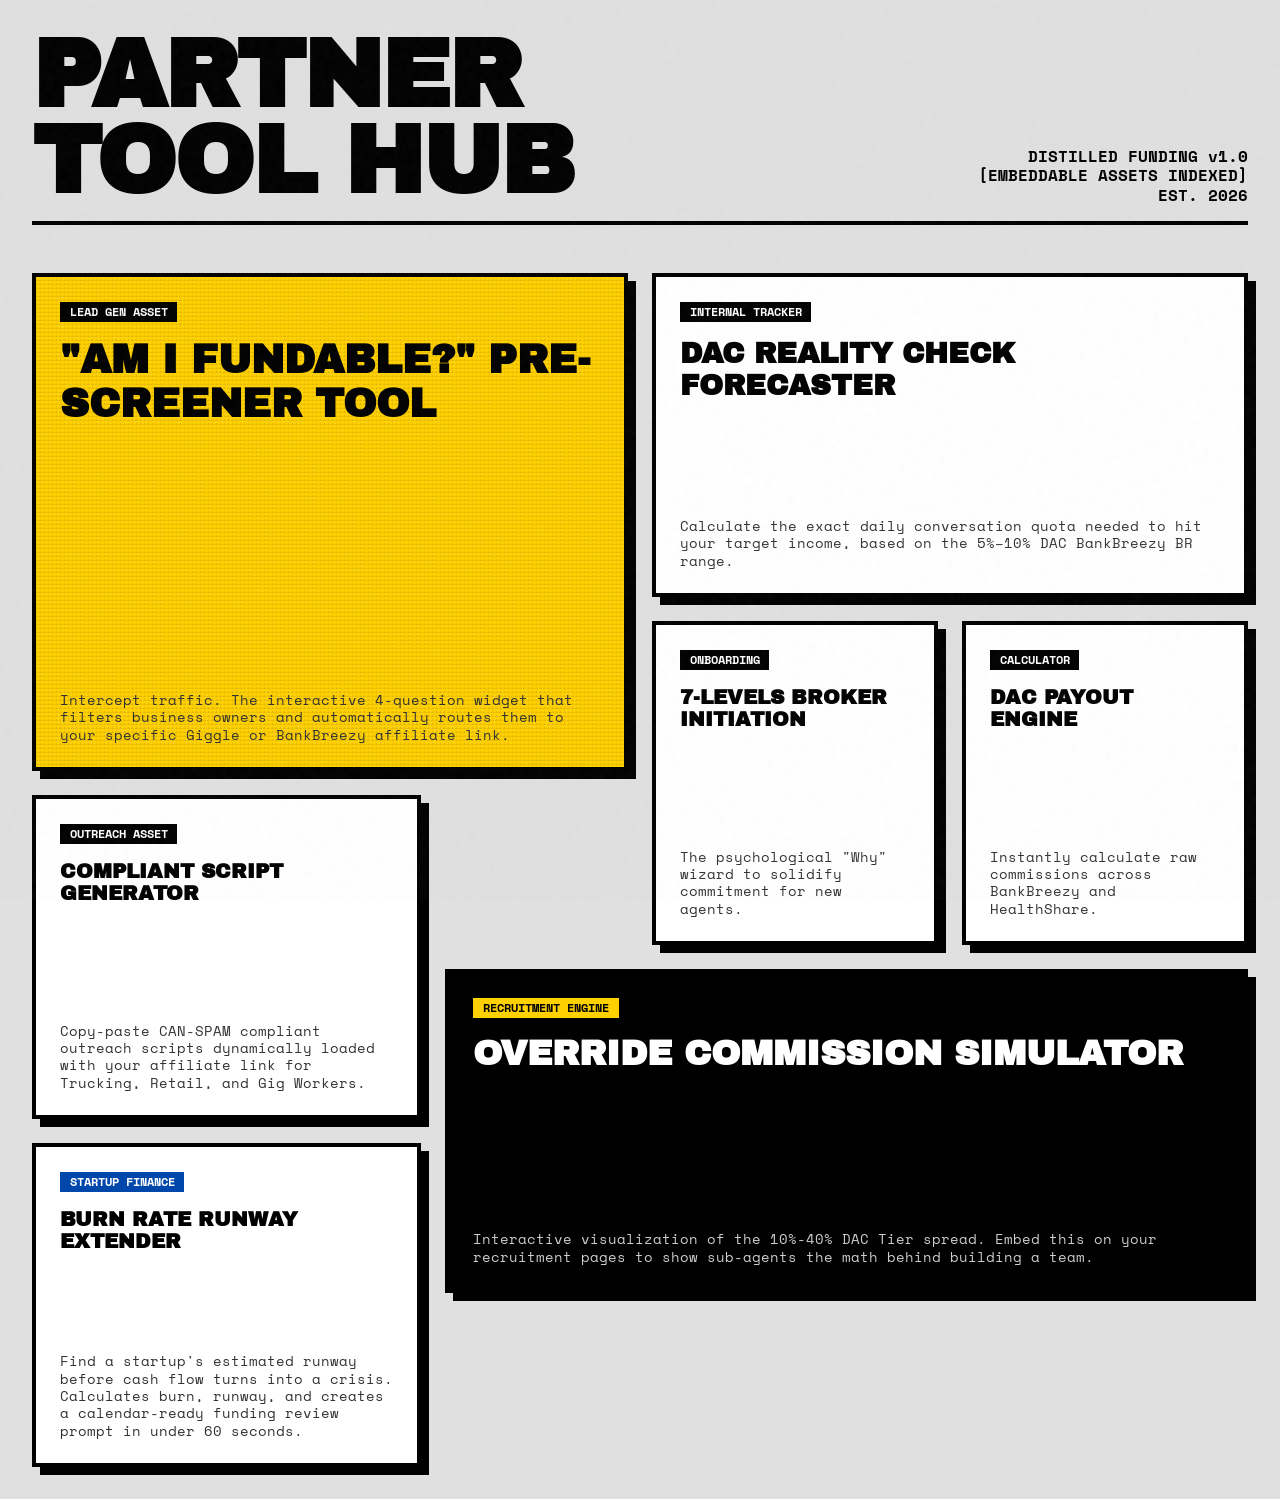
==== index.html @ 523deeb7 "Add burn rate runway extender to partner hub" ====
<!DOCTYPE html>
<html lang="en">
<head>
    <meta charset="UTF-8">
    <meta name="viewport" content="width=device-width, initial-scale=1.0">
    <title>Distilled Funding | Partner Tool Hub</title>
    <link rel="preconnect" href="https://fonts.googleapis.com">
    <link rel="preconnect" href="https://fonts.gstatic.com" crossorigin>
    <link href="https://fonts.googleapis.com/css2?family=Archivo+Black&family=Space+Mono:wght@400;700&display=swap" rel="stylesheet">
    <style>
        :root {
            --bg: #e0e0e0;
            --concrete: #cccccc;
            --black: #000000;
            --white: #ffffff;
            --accent: #FFD100; 
            --distilled-blue: #0047AB; 
            --border-width: 4px;
            --shadow-offset: 8px;
            --noise: url("data:image/svg+xml,%3Csvg viewBox='0 0 200 200' xmlns='http://www.w3.org/2000/svg'%3ExternalIcon%3E%3Cfilter id='noiseFilter'%3E%3CfeTurbulence type='fractalNoise' baseFrequency='0.65' numOctaves='3' stitchTiles='stitch'/%3E%3C/filter%3E%3Crect width='100%25' height='100%25' filter='url(%23noiseFilter)'/%3E%3C/svg%3E");
        }

        * { margin: 0; padding: 0; box-sizing: border-box; }

        body {
            background-color: var(--bg);
            font-family: 'Space Mono', monospace;
            color: var(--black);
            overflow-x: hidden;
            padding: 2rem;
            line-height: 1.2;
        }

        body::before {
            content: ""; position: fixed; top: 0; left: 0; width: 100%; height: 100%;
            background: var(--noise); opacity: 0.04; pointer-events: none; z-index: 1000;
        }

        header {
            max-width: 1400px; margin: 0 auto 3rem auto;
            border-bottom: var(--border-width) solid var(--black);
            padding-bottom: 1rem; display: flex; justify-content: space-between; align-items: flex-end;
        }

        h1 { font-family: 'Archivo Black', sans-serif; font-size: clamp(3rem, 8vw, 6rem); text-transform: uppercase; letter-spacing: -2px; line-height: 0.9; }
        .hub-meta { text-align: right; font-weight: 700; }

        .grid-container {
            max-width: 1400px; margin: 0 auto; display: grid;
            grid-template-columns: repeat(12, 1fr); grid-auto-rows: minmax(150px, auto); gap: 1.5rem;
        }

        .block {
            background: var(--white); border: var(--border-width) solid var(--black);
            box-shadow: var(--shadow-offset) var(--shadow-offset) 0px 0px var(--black);
            padding: 1.5rem; display: flex; flex-direction: column; justify-content: space-between;
            transition: all 0.2s cubic-bezier(0.175, 0.885, 0.32, 1.275);
            text-decoration: none; color: inherit; position: relative; overflow: hidden; cursor: pointer;
        }

        .block.disabled { background: #d0d0d0; cursor: not-allowed; opacity: 0.8; box-shadow: 4px 4px 0px 0px var(--black); transform: translate(4px, 4px); }
        .block.disabled:hover { transform: translate(4px, 4px); box-shadow: 4px 4px 0px 0px var(--black); background-color: #d0d0d0; }
        .block:not(.disabled):hover { transform: translate(-4px, -4px); box-shadow: 12px 12px 0px 0px var(--black); background-color: var(--accent); }
        
        .block.hero-blue:hover { background-color: var(--distilled-blue); color: var(--white); }
        .block.hero-blue:hover .tag { background-color: var(--white); color: var(--distilled-blue); }
        .block.hero-blue:hover .desc { color: #eee; }

        .tag { display: inline-block; background: var(--black); color: var(--white); padding: 0.2rem 0.6rem; font-size: 0.75rem; font-weight: 700; text-transform: uppercase; margin-bottom: 1rem; width: fit-content; transition: all 0.2s; }
        .tag.offline { background: #666; }
        .title { font-family: 'Archivo Black', sans-serif; font-size: 1.25rem; text-transform: uppercase; margin-bottom: 1rem; line-height: 1.1; }
        .desc { font-size: 0.9rem; color: #333; transition: all 0.2s; }

        /* Bento Grid */
        .item-1 { grid-column: span 6; grid-row: span 3; background: var(--accent); }
        .item-1 .title { font-size: 2.5rem; }
        .item-2 { grid-column: span 6; grid-row: span 2; background: var(--white); }
        .item-2 .title { font-size: 1.8rem; }
        .item-3 { grid-column: span 3; grid-row: span 2; }
        .item-4 { grid-column: span 3; grid-row: span 2; }
        .item-5 { grid-column: span 4; grid-row: span 2; }
        .item-6 { grid-column: span 8; grid-row: span 2; background: var(--black); color: var(--white); }
        .item-6 .tag { background: var(--accent); color: var(--black); }
        .item-6 .title { font-size: 2.2rem; }
        .item-6 .desc { color: #ccc; }
        .item-7 { grid-column: span 4; grid-row: span 2; background: var(--white); }
        .item-7 .tag { background: var(--distilled-blue); color: var(--white); }

        .tectonic-lines {
            position: absolute; top: 0; left: 0; width: 100%; height: 100%; pointer-events: none; opacity: 0.1;
            background-image: linear-gradient(45deg, var(--black) 25%, transparent 25%), linear-gradient(-45deg, var(--black) 25%, transparent 25%);
            background-size: 4px 4px;
        }

        @media (max-width: 1024px) {
            .grid-container { grid-template-columns: repeat(6, 1fr); }
            .item-1, .item-2, .item-6 { grid-column: span 6; }
            .block { grid-column: span 3 !important; }
        }
        @media (max-width: 600px) {
            header { flex-direction: column; align-items: flex-start; }
            .hub-meta { text-align: left; margin-top: 1rem; }
            .grid-container { grid-template-columns: 1fr; }
            .block { grid-column: span 1 !important; }
            h1 { font-size: 3.5rem; }
        }

        @keyframes reveal { from { transform: translateY(30px); opacity: 0; } to { transform: translateY(0); opacity: 1; } }
        .block { animation: reveal 0.6s cubic-bezier(0.23, 1, 0.32, 1) both; }
        .item-1 { animation-delay: 0.05s; } .item-2 { animation-delay: 0.1s; } .item-3 { animation-delay: 0.15s; }
        .item-4 { animation-delay: 0.2s; } .item-5 { animation-delay: 0.25s; } .item-6 { animation-delay: 0.3s; } .item-7 { animation-delay: 0.35s; }
    </style>
</head>
<body>

    <header>
        <h1>Partner<br>Tool Hub</h1>
        <div class="hub-meta">
            DISTILLED FUNDING v1.0<br>
            [EMBEDDABLE ASSETS INDEXED]<br>
            EST. 2026
        </div>
    </header>

    <div class="grid-container">
        
        <a href="quiz.html" class="block item-1 hero-blue">
            <div class="tectonic-lines"></div>
            <div>
                <span class="tag">Lead Gen Asset</span>
                <h2 class="title">"Am I Fundable?" Pre-Screener Tool</h2>
            </div>
            <p class="desc">Intercept traffic. The interactive 4-question widget that filters business owners and automatically routes them to your specific Giggle or BankBreezy affiliate link.</p>
        </a>

        <a href="reality-check.html" class="block item-2">
            <div>
                <span class="tag">Internal Tracker</span>
                <h2 class="title">DAC Reality Check Forecaster</h2>
            </div>
            <p class="desc">Calculate the exact daily conversation quota needed to hit your target income, based on the 5%–10% DAC BankBreezy BR range.</p>
        </a>

        <a href="launchpad.html" class="block item-3">
            <div>
                <span class="tag">Onboarding</span>
                <h2 class="title">7-Levels Broker Initiation</h2>
            </div>
            <p class="desc">The psychological "Why" wizard to solidify commitment for new agents.</p>
        </a>

        <a href="payout-engine.html" class="block item-4">
            <div>
                <span class="tag">Calculator</span>
                <h2 class="title">DAC Payout Engine</h2>
            </div>
            <p class="desc">Instantly calculate raw commissions across BankBreezy and HealthShare.</p>
        </a>

        <a href="script-generator.html" class="block item-5">
            <div>
                <span class="tag">Outreach Asset</span>
                <h2 class="title">Compliant Script Generator</h2>
            </div>
            <p class="desc">Copy-paste CAN-SPAM compliant outreach scripts dynamically loaded with your affiliate link for Trucking, Retail, and Gig Workers.</p>
        </a>

        <a href="override-matrix.html" class="block item-6">
            <div>
                <span class="tag">Recruitment Engine</span>
                <h2 class="title">Override Commission Simulator</h2>
            </div>
            <p class="desc">Interactive visualization of the 10%-40% DAC Tier spread. Embed this on your recruitment pages to show sub-agents the math behind building a team.</p>
        </a>

        <a href="https://burn-rate-runway-widget.vercel.app/" class="block item-7" target="_blank" rel="noopener noreferrer">
            <div>
                <span class="tag">Startup Finance</span>
                <h2 class="title">Burn Rate Runway Extender</h2>
            </div>
            <p class="desc">Find a startup's estimated runway before cash flow turns into a crisis. Calculates burn, runway, and creates a calendar-ready funding review prompt in under 60 seconds.</p>
        </a>

    </div>

    <script>
        document.addEventListener('mousemove', (e) => {
            const amount = 5;
            const x = (e.clientX / window.innerWidth - 0.5) * amount;
            const y = (e.clientY / window.innerHeight - 0.5) * amount;
            document.querySelectorAll('.block:not(.disabled)').forEach(block => {
                if(!block.matches(':hover')) {
                   block.style.transform = `translate(${x}px, ${y}px)`;
                }
            });
        });
    </script>
</body>
</html>
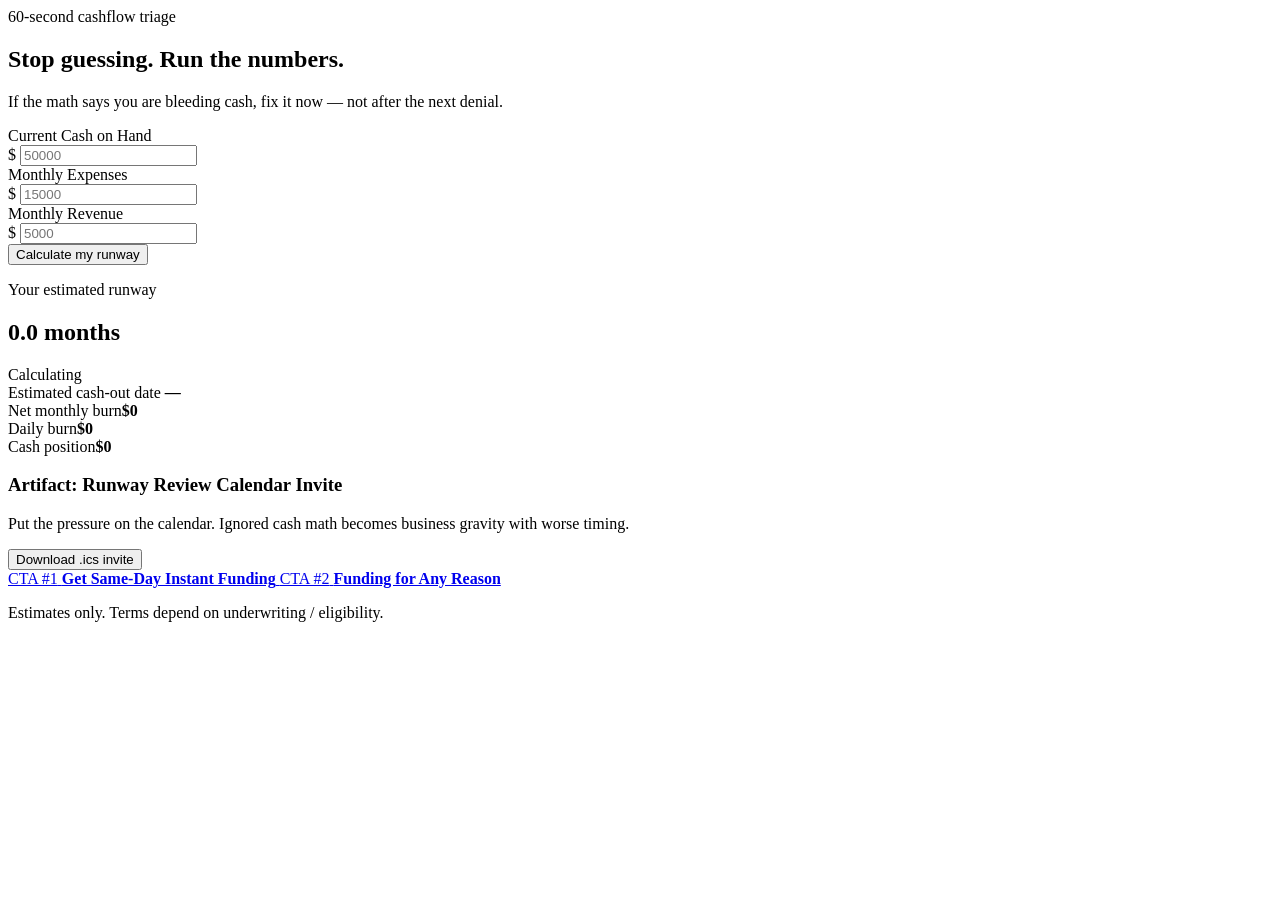
==== commit 6a9fe851: "Restore burn rate runway widget" ====
--- a/index.html
+++ b/index.html
@@ -1,199 +1,96 @@
-<!DOCTYPE html>
+<!doctype html>
 <html lang="en">
 <head>
-    <meta charset="UTF-8">
-    <meta name="viewport" content="width=device-width, initial-scale=1.0">
-    <title>Distilled Funding | Partner Tool Hub</title>
-    <link rel="preconnect" href="https://fonts.googleapis.com">
-    <link rel="preconnect" href="https://fonts.gstatic.com" crossorigin>
-    <link href="https://fonts.googleapis.com/css2?family=Archivo+Black&family=Space+Mono:wght@400;700&display=swap" rel="stylesheet">
-    <style>
-        :root {
-            --bg: #e0e0e0;
-            --concrete: #cccccc;
-            --black: #000000;
-            --white: #ffffff;
-            --accent: #FFD100; 
-            --distilled-blue: #0047AB; 
-            --border-width: 4px;
-            --shadow-offset: 8px;
-            --noise: url("data:image/svg+xml,%3Csvg viewBox='0 0 200 200' xmlns='http://www.w3.org/2000/svg'%3ExternalIcon%3E%3Cfilter id='noiseFilter'%3E%3CfeTurbulence type='fractalNoise' baseFrequency='0.65' numOctaves='3' stitchTiles='stitch'/%3E%3C/filter%3E%3Crect width='100%25' height='100%25' filter='url(%23noiseFilter)'/%3E%3C/svg%3E");
-        }
-
-        * { margin: 0; padding: 0; box-sizing: border-box; }
-
-        body {
-            background-color: var(--bg);
-            font-family: 'Space Mono', monospace;
-            color: var(--black);
-            overflow-x: hidden;
-            padding: 2rem;
-            line-height: 1.2;
-        }
-
-        body::before {
-            content: ""; position: fixed; top: 0; left: 0; width: 100%; height: 100%;
-            background: var(--noise); opacity: 0.04; pointer-events: none; z-index: 1000;
-        }
-
-        header {
-            max-width: 1400px; margin: 0 auto 3rem auto;
-            border-bottom: var(--border-width) solid var(--black);
-            padding-bottom: 1rem; display: flex; justify-content: space-between; align-items: flex-end;
-        }
-
-        h1 { font-family: 'Archivo Black', sans-serif; font-size: clamp(3rem, 8vw, 6rem); text-transform: uppercase; letter-spacing: -2px; line-height: 0.9; }
-        .hub-meta { text-align: right; font-weight: 700; }
-
-        .grid-container {
-            max-width: 1400px; margin: 0 auto; display: grid;
-            grid-template-columns: repeat(12, 1fr); grid-auto-rows: minmax(150px, auto); gap: 1.5rem;
-        }
-
-        .block {
-            background: var(--white); border: var(--border-width) solid var(--black);
-            box-shadow: var(--shadow-offset) var(--shadow-offset) 0px 0px var(--black);
-            padding: 1.5rem; display: flex; flex-direction: column; justify-content: space-between;
-            transition: all 0.2s cubic-bezier(0.175, 0.885, 0.32, 1.275);
-            text-decoration: none; color: inherit; position: relative; overflow: hidden; cursor: pointer;
-        }
-
-        .block.disabled { background: #d0d0d0; cursor: not-allowed; opacity: 0.8; box-shadow: 4px 4px 0px 0px var(--black); transform: translate(4px, 4px); }
-        .block.disabled:hover { transform: translate(4px, 4px); box-shadow: 4px 4px 0px 0px var(--black); background-color: #d0d0d0; }
-        .block:not(.disabled):hover { transform: translate(-4px, -4px); box-shadow: 12px 12px 0px 0px var(--black); background-color: var(--accent); }
-        
-        .block.hero-blue:hover { background-color: var(--distilled-blue); color: var(--white); }
-        .block.hero-blue:hover .tag { background-color: var(--white); color: var(--distilled-blue); }
-        .block.hero-blue:hover .desc { color: #eee; }
-
-        .tag { display: inline-block; background: var(--black); color: var(--white); padding: 0.2rem 0.6rem; font-size: 0.75rem; font-weight: 700; text-transform: uppercase; margin-bottom: 1rem; width: fit-content; transition: all 0.2s; }
-        .tag.offline { background: #666; }
-        .title { font-family: 'Archivo Black', sans-serif; font-size: 1.25rem; text-transform: uppercase; margin-bottom: 1rem; line-height: 1.1; }
-        .desc { font-size: 0.9rem; color: #333; transition: all 0.2s; }
-
-        /* Bento Grid */
-        .item-1 { grid-column: span 6; grid-row: span 3; background: var(--accent); }
-        .item-1 .title { font-size: 2.5rem; }
-        .item-2 { grid-column: span 6; grid-row: span 2; background: var(--white); }
-        .item-2 .title { font-size: 1.8rem; }
-        .item-3 { grid-column: span 3; grid-row: span 2; }
-        .item-4 { grid-column: span 3; grid-row: span 2; }
-        .item-5 { grid-column: span 4; grid-row: span 2; }
-        .item-6 { grid-column: span 8; grid-row: span 2; background: var(--black); color: var(--white); }
-        .item-6 .tag { background: var(--accent); color: var(--black); }
-        .item-6 .title { font-size: 2.2rem; }
-        .item-6 .desc { color: #ccc; }
-        .item-7 { grid-column: span 4; grid-row: span 2; background: var(--white); }
-        .item-7 .tag { background: var(--distilled-blue); color: var(--white); }
-
-        .tectonic-lines {
-            position: absolute; top: 0; left: 0; width: 100%; height: 100%; pointer-events: none; opacity: 0.1;
-            background-image: linear-gradient(45deg, var(--black) 25%, transparent 25%), linear-gradient(-45deg, var(--black) 25%, transparent 25%);
-            background-size: 4px 4px;
-        }
-
-        @media (max-width: 1024px) {
-            .grid-container { grid-template-columns: repeat(6, 1fr); }
-            .item-1, .item-2, .item-6 { grid-column: span 6; }
-            .block { grid-column: span 3 !important; }
-        }
-        @media (max-width: 600px) {
-            header { flex-direction: column; align-items: flex-start; }
-            .hub-meta { text-align: left; margin-top: 1rem; }
-            .grid-container { grid-template-columns: 1fr; }
-            .block { grid-column: span 1 !important; }
-            h1 { font-size: 3.5rem; }
-        }
-
-        @keyframes reveal { from { transform: translateY(30px); opacity: 0; } to { transform: translateY(0); opacity: 1; } }
-        .block { animation: reveal 0.6s cubic-bezier(0.23, 1, 0.32, 1) both; }
-        .item-1 { animation-delay: 0.05s; } .item-2 { animation-delay: 0.1s; } .item-3 { animation-delay: 0.15s; }
-        .item-4 { animation-delay: 0.2s; } .item-5 { animation-delay: 0.25s; } .item-6 { animation-delay: 0.3s; } .item-7 { animation-delay: 0.35s; }
-    </style>
+  <meta charset="utf-8" />
+  <meta name="viewport" content="width=device-width,initial-scale=1" />
+  <meta name="description" content="Burn Rate Runway Extender widget: calculate startup runway, estimate cash-out timing, and generate a calendar review file." />
+  <title>Burn Rate Runway Extender</title>
+  <link rel="stylesheet" href="./styles.css" />
 </head>
 <body>
+  <main class="widget-shell" aria-labelledby="widget-title">
+    <section class="hero-card">
+      <div class="eyebrow">60-second cashflow triage</div>
+      <h1 id="widget-title">Stop guessing. Run the numbers.</h1>
+      <p class="subhead">If the math says you are bleeding cash, fix it now — not after the next denial.</p>
 
-    <header>
-        <h1>Partner<br>Tool Hub</h1>
-        <div class="hub-meta">
-            DISTILLED FUNDING v1.0<br>
-            [EMBEDDABLE ASSETS INDEXED]<br>
-            EST. 2026
+      <form id="runway-form" class="calculator" novalidate>
+        <div class="field-grid">
+          <label class="field">
+            <span>Current Cash on Hand</span>
+            <div class="money-input">
+              <span aria-hidden="true">$</span>
+              <input id="cash" name="cash" type="number" inputmode="decimal" min="0" step="0.01" placeholder="50000" required />
+            </div>
+          </label>
+
+          <label class="field">
+            <span>Monthly Expenses</span>
+            <div class="money-input">
+              <span aria-hidden="true">$</span>
+              <input id="expenses" name="expenses" type="number" inputmode="decimal" min="0" step="0.01" placeholder="15000" required />
+            </div>
+          </label>
+
+          <label class="field">
+            <span>Monthly Revenue</span>
+            <div class="money-input">
+              <span aria-hidden="true">$</span>
+              <input id="revenue" name="revenue" type="number" inputmode="decimal" min="0" step="0.01" placeholder="5000" required />
+            </div>
+          </label>
         </div>
-    </header>
 
-    <div class="grid-container">
-        
-        <a href="quiz.html" class="block item-1 hero-blue">
-            <div class="tectonic-lines"></div>
-            <div>
-                <span class="tag">Lead Gen Asset</span>
-                <h2 class="title">"Am I Fundable?" Pre-Screener Tool</h2>
-            </div>
-            <p class="desc">Intercept traffic. The interactive 4-question widget that filters business owners and automatically routes them to your specific Giggle or BankBreezy affiliate link.</p>
+        <button class="primary-button" type="submit">Calculate my runway</button>
+        <p id="form-error" class="form-error" role="alert"></p>
+      </form>
+    </section>
+
+    <section id="results" class="results-card is-hidden" aria-live="polite">
+      <div class="result-topline">
+        <div>
+          <div class="eyebrow">Your estimated runway</div>
+          <h2><span id="months-out">0.0</span> months</h2>
+        </div>
+        <div id="status-pill" class="status-pill">Calculating</div>
+      </div>
+
+      <div class="runway-date">
+        <span>Estimated cash-out date</span>
+        <strong id="cashout-date-out">—</strong>
+      </div>
+
+      <div class="metrics-grid">
+        <div><span>Net monthly burn</span><strong id="net-burn-out">$0</strong></div>
+        <div><span>Daily burn</span><strong id="daily-burn-out">$0</strong></div>
+        <div><span>Cash position</span><strong id="cash-out">$0</strong></div>
+      </div>
+
+      <div class="artifact-card">
+        <div>
+          <h3>Artifact: Runway Review Calendar Invite</h3>
+          <p>Put the pressure on the calendar. Ignored cash math becomes business gravity with worse timing.</p>
+        </div>
+        <button id="calendar-button" class="secondary-button" type="button">Download .ics invite</button>
+      </div>
+
+      <div id="scenario-note" class="scenario-note"></div>
+
+      <div class="cta-grid">
+        <a id="cta-instant" class="cta-card cta-primary" href="https://bankbreezy.com/funding/jason?utm_source=burn_rate_runway_widget&utm_medium=tool&utm_campaign=startup_runway" target="_blank" rel="noopener noreferrer">
+          <span>CTA #1</span>
+          <strong>Get Same-Day Instant Funding</strong>
         </a>
+        <a id="cta-any-reason" class="cta-card" href="https://tally.so/r/w4R2Ad?utm_source=burn_rate_runway_widget&utm_medium=tool&utm_campaign=startup_runway" target="_blank" rel="noopener noreferrer">
+          <span>CTA #2</span>
+          <strong>Funding for Any Reason</strong>
+        </a>
+      </div>
+    </section>
 
-        <a href="reality-check.html" class="block item-2">
-            <div>
-                <span class="tag">Internal Tracker</span>
-                <h2 class="title">DAC Reality Check Forecaster</h2>
-            </div>
-            <p class="desc">Calculate the exact daily conversation quota needed to hit your target income, based on the 5%–10% DAC BankBreezy BR range.</p>
-        </a>
+    <p class="disclaimer">Estimates only. Terms depend on underwriting / eligibility.</p>
+  </main>
 
-        <a href="launchpad.html" class="block item-3">
-            <div>
-                <span class="tag">Onboarding</span>
-                <h2 class="title">7-Levels Broker Initiation</h2>
-            </div>
-            <p class="desc">The psychological "Why" wizard to solidify commitment for new agents.</p>
-        </a>
-
-        <a href="payout-engine.html" class="block item-4">
-            <div>
-                <span class="tag">Calculator</span>
-                <h2 class="title">DAC Payout Engine</h2>
-            </div>
-            <p class="desc">Instantly calculate raw commissions across BankBreezy and HealthShare.</p>
-        </a>
-
-        <a href="script-generator.html" class="block item-5">
-            <div>
-                <span class="tag">Outreach Asset</span>
-                <h2 class="title">Compliant Script Generator</h2>
-            </div>
-            <p class="desc">Copy-paste CAN-SPAM compliant outreach scripts dynamically loaded with your affiliate link for Trucking, Retail, and Gig Workers.</p>
-        </a>
-
-        <a href="override-matrix.html" class="block item-6">
-            <div>
-                <span class="tag">Recruitment Engine</span>
-                <h2 class="title">Override Commission Simulator</h2>
-            </div>
-            <p class="desc">Interactive visualization of the 10%-40% DAC Tier spread. Embed this on your recruitment pages to show sub-agents the math behind building a team.</p>
-        </a>
-
-        <a href="https://burn-rate-runway-widget.vercel.app/" class="block item-7" target="_blank" rel="noopener noreferrer">
-            <div>
-                <span class="tag">Startup Finance</span>
-                <h2 class="title">Burn Rate Runway Extender</h2>
-            </div>
-            <p class="desc">Find a startup's estimated runway before cash flow turns into a crisis. Calculates burn, runway, and creates a calendar-ready funding review prompt in under 60 seconds.</p>
-        </a>
-
-    </div>
-
-    <script>
-        document.addEventListener('mousemove', (e) => {
-            const amount = 5;
-            const x = (e.clientX / window.innerWidth - 0.5) * amount;
-            const y = (e.clientY / window.innerHeight - 0.5) * amount;
-            document.querySelectorAll('.block:not(.disabled)').forEach(block => {
-                if(!block.matches(':hover')) {
-                   block.style.transform = `translate(${x}px, ${y}px)`;
-                }
-            });
-        });
-    </script>
+  <script src="./script.js"></script>
 </body>
-</html>+</html>
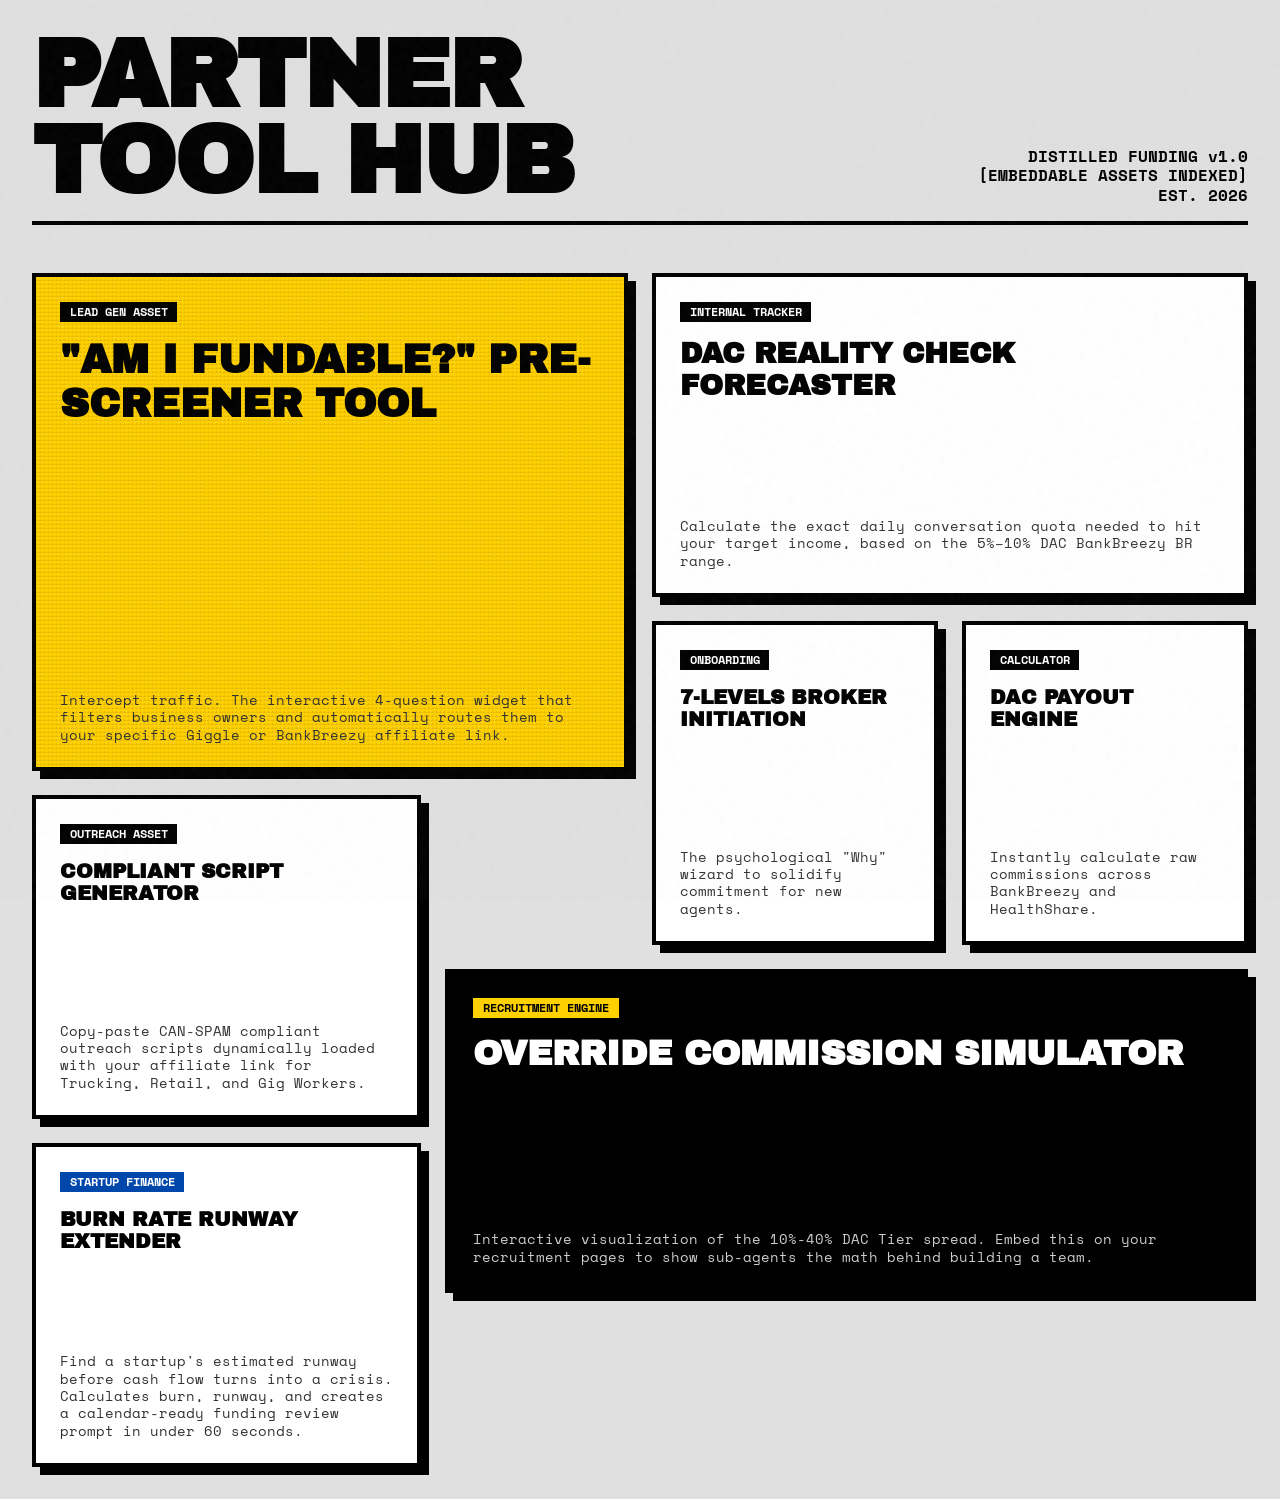
==== commit d70944df: "Restore partner hub index and route burn rate tool locally" ====
--- a/index.html
+++ b/index.html
@@ -1,96 +1,199 @@
-<!doctype html>
+<!DOCTYPE html>
 <html lang="en">
 <head>
-  <meta charset="utf-8" />
-  <meta name="viewport" content="width=device-width,initial-scale=1" />
-  <meta name="description" content="Burn Rate Runway Extender widget: calculate startup runway, estimate cash-out timing, and generate a calendar review file." />
-  <title>Burn Rate Runway Extender</title>
-  <link rel="stylesheet" href="./styles.css" />
+    <meta charset="UTF-8">
+    <meta name="viewport" content="width=device-width, initial-scale=1.0">
+    <title>Distilled Funding | Partner Tool Hub</title>
+    <link rel="preconnect" href="https://fonts.googleapis.com">
+    <link rel="preconnect" href="https://fonts.gstatic.com" crossorigin>
+    <link href="https://fonts.googleapis.com/css2?family=Archivo+Black&family=Space+Mono:wght@400;700&display=swap" rel="stylesheet">
+    <style>
+        :root {
+            --bg: #e0e0e0;
+            --concrete: #cccccc;
+            --black: #000000;
+            --white: #ffffff;
+            --accent: #FFD100;
+            --distilled-blue: #0047AB;
+            --border-width: 4px;
+            --shadow-offset: 8px;
+            --noise: url("data:image/svg+xml,%3Csvg viewBox='0 0 200 200' xmlns='http://www.w3.org/2000/svg'%3ExternalIcon%3E%3Cfilter id='noiseFilter'%3E%3CfeTurbulence type='fractalNoise' baseFrequency='0.65' numOctaves='3' stitchTiles='stitch'/%3E%3C/filter%3E%3Crect width='100%25' height='100%25' filter='url(%23noiseFilter)'/%3E%3C/svg%3E");
+        }
+
+        * { margin: 0; padding: 0; box-sizing: border-box; }
+
+        body {
+            background-color: var(--bg);
+            font-family: 'Space Mono', monospace;
+            color: var(--black);
+            overflow-x: hidden;
+            padding: 2rem;
+            line-height: 1.2;
+        }
+
+        body::before {
+            content: ""; position: fixed; top: 0; left: 0; width: 100%; height: 100%;
+            background: var(--noise); opacity: 0.04; pointer-events: none; z-index: 1000;
+        }
+
+        header {
+            max-width: 1400px; margin: 0 auto 3rem auto;
+            border-bottom: var(--border-width) solid var(--black);
+            padding-bottom: 1rem; display: flex; justify-content: space-between; align-items: flex-end;
+        }
+
+        h1 { font-family: 'Archivo Black', sans-serif; font-size: clamp(3rem, 8vw, 6rem); text-transform: uppercase; letter-spacing: -2px; line-height: 0.9; }
+        .hub-meta { text-align: right; font-weight: 700; }
+
+        .grid-container {
+            max-width: 1400px; margin: 0 auto; display: grid;
+            grid-template-columns: repeat(12, 1fr); grid-auto-rows: minmax(150px, auto); gap: 1.5rem;
+        }
+
+        .block {
+            background: var(--white); border: var(--border-width) solid var(--black);
+            box-shadow: var(--shadow-offset) var(--shadow-offset) 0px 0px var(--black);
+            padding: 1.5rem; display: flex; flex-direction: column; justify-content: space-between;
+            transition: all 0.2s cubic-bezier(0.175, 0.885, 0.32, 1.275);
+            text-decoration: none; color: inherit; position: relative; overflow: hidden; cursor: pointer;
+        }
+
+        .block.disabled { background: #d0d0d0; cursor: not-allowed; opacity: 0.8; box-shadow: 4px 4px 0px 0px var(--black); transform: translate(4px, 4px); }
+        .block.disabled:hover { transform: translate(4px, 4px); box-shadow: 4px 4px 0px 0px var(--black); background-color: #d0d0d0; }
+        .block:not(.disabled):hover { transform: translate(-4px, -4px); box-shadow: 12px 12px 0px 0px var(--black); background-color: var(--accent); }
+
+        .block.hero-blue:hover { background-color: var(--distilled-blue); color: var(--white); }
+        .block.hero-blue:hover .tag { background-color: var(--white); color: var(--distilled-blue); }
+        .block.hero-blue:hover .desc { color: #eee; }
+
+        .tag { display: inline-block; background: var(--black); color: var(--white); padding: 0.2rem 0.6rem; font-size: 0.75rem; font-weight: 700; text-transform: uppercase; margin-bottom: 1rem; width: fit-content; transition: all 0.2s; }
+        .tag.offline { background: #666; }
+        .title { font-family: 'Archivo Black', sans-serif; font-size: 1.25rem; text-transform: uppercase; margin-bottom: 1rem; line-height: 1.1; }
+        .desc { font-size: 0.9rem; color: #333; transition: all 0.2s; }
+
+        /* Bento Grid */
+        .item-1 { grid-column: span 6; grid-row: span 3; background: var(--accent); }
+        .item-1 .title { font-size: 2.5rem; }
+        .item-2 { grid-column: span 6; grid-row: span 2; background: var(--white); }
+        .item-2 .title { font-size: 1.8rem; }
+        .item-3 { grid-column: span 3; grid-row: span 2; }
+        .item-4 { grid-column: span 3; grid-row: span 2; }
+        .item-5 { grid-column: span 4; grid-row: span 2; }
+        .item-6 { grid-column: span 8; grid-row: span 2; background: var(--black); color: var(--white); }
+        .item-6 .tag { background: var(--accent); color: var(--black); }
+        .item-6 .title { font-size: 2.2rem; }
+        .item-6 .desc { color: #ccc; }
+        .item-7 { grid-column: span 4; grid-row: span 2; background: var(--white); }
+        .item-7 .tag { background: var(--distilled-blue); color: var(--white); }
+
+        .tectonic-lines {
+            position: absolute; top: 0; left: 0; width: 100%; height: 100%; pointer-events: none; opacity: 0.1;
+            background-image: linear-gradient(45deg, var(--black) 25%, transparent 25%), linear-gradient(-45deg, var(--black) 25%, transparent 25%);
+            background-size: 4px 4px;
+        }
+
+        @media (max-width: 1024px) {
+            .grid-container { grid-template-columns: repeat(6, 1fr); }
+            .item-1, .item-2, .item-6 { grid-column: span 6; }
+            .block { grid-column: span 3 !important; }
+        }
+        @media (max-width: 600px) {
+            header { flex-direction: column; align-items: flex-start; }
+            .hub-meta { text-align: left; margin-top: 1rem; }
+            .grid-container { grid-template-columns: 1fr; }
+            .block { grid-column: span 1 !important; }
+            h1 { font-size: 3.5rem; }
+        }
+
+        @keyframes reveal { from { transform: translateY(30px); opacity: 0; } to { transform: translateY(0); opacity: 1; } }
+        .block { animation: reveal 0.6s cubic-bezier(0.23, 1, 0.32, 1) both; }
+        .item-1 { animation-delay: 0.05s; } .item-2 { animation-delay: 0.1s; } .item-3 { animation-delay: 0.15s; }
+        .item-4 { animation-delay: 0.2s; } .item-5 { animation-delay: 0.25s; } .item-6 { animation-delay: 0.3s; } .item-7 { animation-delay: 0.35s; }
+    </style>
 </head>
 <body>
-  <main class="widget-shell" aria-labelledby="widget-title">
-    <section class="hero-card">
-      <div class="eyebrow">60-second cashflow triage</div>
-      <h1 id="widget-title">Stop guessing. Run the numbers.</h1>
-      <p class="subhead">If the math says you are bleeding cash, fix it now — not after the next denial.</p>
 
-      <form id="runway-form" class="calculator" novalidate>
-        <div class="field-grid">
-          <label class="field">
-            <span>Current Cash on Hand</span>
-            <div class="money-input">
-              <span aria-hidden="true">$</span>
-              <input id="cash" name="cash" type="number" inputmode="decimal" min="0" step="0.01" placeholder="50000" required />
+    <header>
+        <h1>Partner<br>Tool Hub</h1>
+        <div class="hub-meta">
+            DISTILLED FUNDING v1.0<br>
+            [EMBEDDABLE ASSETS INDEXED]<br>
+            EST. 2026
+        </div>
+    </header>
+
+    <div class="grid-container">
+
+        <a href="quiz.html" class="block item-1 hero-blue">
+            <div class="tectonic-lines"></div>
+            <div>
+                <span class="tag">Lead Gen Asset</span>
+                <h2 class="title">"Am I Fundable?" Pre-Screener Tool</h2>
             </div>
-          </label>
+            <p class="desc">Intercept traffic. The interactive 4-question widget that filters business owners and automatically routes them to your specific Giggle or BankBreezy affiliate link.</p>
+        </a>
 
-          <label class="field">
-            <span>Monthly Expenses</span>
-            <div class="money-input">
-              <span aria-hidden="true">$</span>
-              <input id="expenses" name="expenses" type="number" inputmode="decimal" min="0" step="0.01" placeholder="15000" required />
+        <a href="reality-check.html" class="block item-2">
+            <div>
+                <span class="tag">Internal Tracker</span>
+                <h2 class="title">DAC Reality Check Forecaster</h2>
             </div>
-          </label>
+            <p class="desc">Calculate the exact daily conversation quota needed to hit your target income, based on the 5%–10% DAC BankBreezy BR range.</p>
+        </a>
 
-          <label class="field">
-            <span>Monthly Revenue</span>
-            <div class="money-input">
-              <span aria-hidden="true">$</span>
-              <input id="revenue" name="revenue" type="number" inputmode="decimal" min="0" step="0.01" placeholder="5000" required />
+        <a href="launchpad.html" class="block item-3">
+            <div>
+                <span class="tag">Onboarding</span>
+                <h2 class="title">7-Levels Broker Initiation</h2>
             </div>
-          </label>
-        </div>
+            <p class="desc">The psychological "Why" wizard to solidify commitment for new agents.</p>
+        </a>
 
-        <button class="primary-button" type="submit">Calculate my runway</button>
-        <p id="form-error" class="form-error" role="alert"></p>
-      </form>
-    </section>
+        <a href="payout-engine.html" class="block item-4">
+            <div>
+                <span class="tag">Calculator</span>
+                <h2 class="title">DAC Payout Engine</h2>
+            </div>
+            <p class="desc">Instantly calculate raw commissions across BankBreezy and HealthShare.</p>
+        </a>
 
-    <section id="results" class="results-card is-hidden" aria-live="polite">
-      <div class="result-topline">
-        <div>
-          <div class="eyebrow">Your estimated runway</div>
-          <h2><span id="months-out">0.0</span> months</h2>
-        </div>
-        <div id="status-pill" class="status-pill">Calculating</div>
-      </div>
+        <a href="script-generator.html" class="block item-5">
+            <div>
+                <span class="tag">Outreach Asset</span>
+                <h2 class="title">Compliant Script Generator</h2>
+            </div>
+            <p class="desc">Copy-paste CAN-SPAM compliant outreach scripts dynamically loaded with your affiliate link for Trucking, Retail, and Gig Workers.</p>
+        </a>
 
-      <div class="runway-date">
-        <span>Estimated cash-out date</span>
-        <strong id="cashout-date-out">—</strong>
-      </div>
+        <a href="override-matrix.html" class="block item-6">
+            <div>
+                <span class="tag">Recruitment Engine</span>
+                <h2 class="title">Override Commission Simulator</h2>
+            </div>
+            <p class="desc">Interactive visualization of the 10%-40% DAC Tier spread. Embed this on your recruitment pages to show sub-agents the math behind building a team.</p>
+        </a>
 
-      <div class="metrics-grid">
-        <div><span>Net monthly burn</span><strong id="net-burn-out">$0</strong></div>
-        <div><span>Daily burn</span><strong id="daily-burn-out">$0</strong></div>
-        <div><span>Cash position</span><strong id="cash-out">$0</strong></div>
-      </div>
+        <a href="burn-rate-runway.html" class="block item-7">
+            <div>
+                <span class="tag">Startup Finance</span>
+                <h2 class="title">Burn Rate Runway Extender</h2>
+            </div>
+            <p class="desc">Find a startup's estimated runway before cash flow turns into a crisis. Calculates burn, runway, and creates a calendar-ready funding review prompt in under 60 seconds.</p>
+        </a>
 
-      <div class="artifact-card">
-        <div>
-          <h3>Artifact: Runway Review Calendar Invite</h3>
-          <p>Put the pressure on the calendar. Ignored cash math becomes business gravity with worse timing.</p>
-        </div>
-        <button id="calendar-button" class="secondary-button" type="button">Download .ics invite</button>
-      </div>
+    </div>
 
-      <div id="scenario-note" class="scenario-note"></div>
-
-      <div class="cta-grid">
-        <a id="cta-instant" class="cta-card cta-primary" href="https://bankbreezy.com/funding/jason?utm_source=burn_rate_runway_widget&utm_medium=tool&utm_campaign=startup_runway" target="_blank" rel="noopener noreferrer">
-          <span>CTA #1</span>
-          <strong>Get Same-Day Instant Funding</strong>
-        </a>
-        <a id="cta-any-reason" class="cta-card" href="https://tally.so/r/w4R2Ad?utm_source=burn_rate_runway_widget&utm_medium=tool&utm_campaign=startup_runway" target="_blank" rel="noopener noreferrer">
-          <span>CTA #2</span>
-          <strong>Funding for Any Reason</strong>
-        </a>
-      </div>
-    </section>
-
-    <p class="disclaimer">Estimates only. Terms depend on underwriting / eligibility.</p>
-  </main>
-
-  <script src="./script.js"></script>
+    <script>
+        document.addEventListener('mousemove', (e) => {
+            const amount = 5;
+            const x = (e.clientX / window.innerWidth - 0.5) * amount;
+            const y = (e.clientY / window.innerHeight - 0.5) * amount;
+            document.querySelectorAll('.block:not(.disabled)').forEach(block => {
+                if(!block.matches(':hover')) {
+                   block.style.transform = `translate(${x}px, ${y}px)`;
+                }
+            });
+        });
+    </script>
 </body>
 </html>
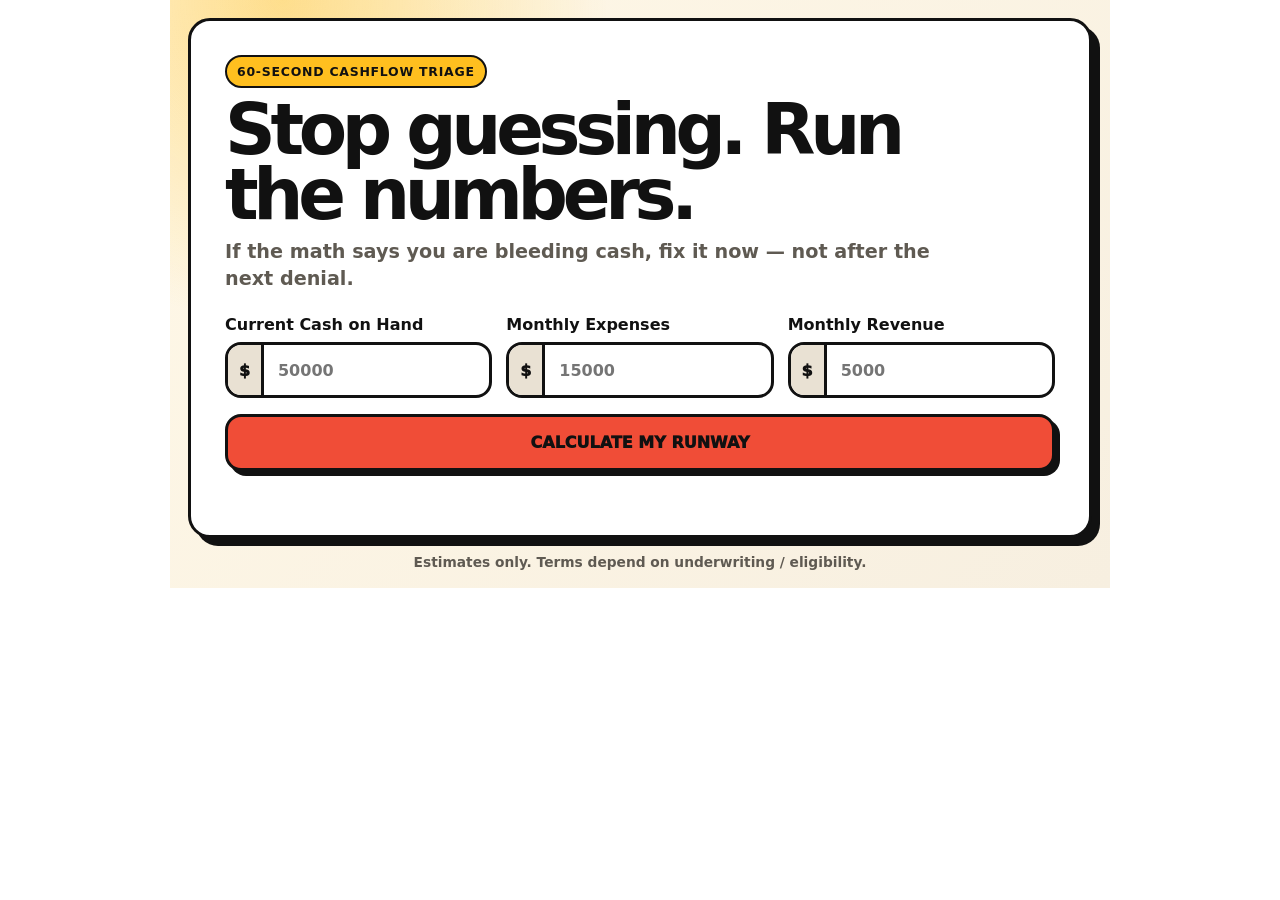
==== commit ff32e67d: "Restore widget index markup" ====
--- a/index.html
+++ b/index.html
@@ -1,199 +1,96 @@
-<!DOCTYPE html>
+<!doctype html>
 <html lang="en">
 <head>
-    <meta charset="UTF-8">
-    <meta name="viewport" content="width=device-width, initial-scale=1.0">
-    <title>Distilled Funding | Partner Tool Hub</title>
-    <link rel="preconnect" href="https://fonts.googleapis.com">
-    <link rel="preconnect" href="https://fonts.gstatic.com" crossorigin>
-    <link href="https://fonts.googleapis.com/css2?family=Archivo+Black&family=Space+Mono:wght@400;700&display=swap" rel="stylesheet">
-    <style>
-        :root {
-            --bg: #e0e0e0;
-            --concrete: #cccccc;
-            --black: #000000;
-            --white: #ffffff;
-            --accent: #FFD100;
-            --distilled-blue: #0047AB;
-            --border-width: 4px;
-            --shadow-offset: 8px;
-            --noise: url("data:image/svg+xml,%3Csvg viewBox='0 0 200 200' xmlns='http://www.w3.org/2000/svg'%3ExternalIcon%3E%3Cfilter id='noiseFilter'%3E%3CfeTurbulence type='fractalNoise' baseFrequency='0.65' numOctaves='3' stitchTiles='stitch'/%3E%3C/filter%3E%3Crect width='100%25' height='100%25' filter='url(%23noiseFilter)'/%3E%3C/svg%3E");
-        }
-
-        * { margin: 0; padding: 0; box-sizing: border-box; }
-
-        body {
-            background-color: var(--bg);
-            font-family: 'Space Mono', monospace;
-            color: var(--black);
-            overflow-x: hidden;
-            padding: 2rem;
-            line-height: 1.2;
-        }
-
-        body::before {
-            content: ""; position: fixed; top: 0; left: 0; width: 100%; height: 100%;
-            background: var(--noise); opacity: 0.04; pointer-events: none; z-index: 1000;
-        }
-
-        header {
-            max-width: 1400px; margin: 0 auto 3rem auto;
-            border-bottom: var(--border-width) solid var(--black);
-            padding-bottom: 1rem; display: flex; justify-content: space-between; align-items: flex-end;
-        }
-
-        h1 { font-family: 'Archivo Black', sans-serif; font-size: clamp(3rem, 8vw, 6rem); text-transform: uppercase; letter-spacing: -2px; line-height: 0.9; }
-        .hub-meta { text-align: right; font-weight: 700; }
-
-        .grid-container {
-            max-width: 1400px; margin: 0 auto; display: grid;
-            grid-template-columns: repeat(12, 1fr); grid-auto-rows: minmax(150px, auto); gap: 1.5rem;
-        }
-
-        .block {
-            background: var(--white); border: var(--border-width) solid var(--black);
-            box-shadow: var(--shadow-offset) var(--shadow-offset) 0px 0px var(--black);
-            padding: 1.5rem; display: flex; flex-direction: column; justify-content: space-between;
-            transition: all 0.2s cubic-bezier(0.175, 0.885, 0.32, 1.275);
-            text-decoration: none; color: inherit; position: relative; overflow: hidden; cursor: pointer;
-        }
-
-        .block.disabled { background: #d0d0d0; cursor: not-allowed; opacity: 0.8; box-shadow: 4px 4px 0px 0px var(--black); transform: translate(4px, 4px); }
-        .block.disabled:hover { transform: translate(4px, 4px); box-shadow: 4px 4px 0px 0px var(--black); background-color: #d0d0d0; }
-        .block:not(.disabled):hover { transform: translate(-4px, -4px); box-shadow: 12px 12px 0px 0px var(--black); background-color: var(--accent); }
-
-        .block.hero-blue:hover { background-color: var(--distilled-blue); color: var(--white); }
-        .block.hero-blue:hover .tag { background-color: var(--white); color: var(--distilled-blue); }
-        .block.hero-blue:hover .desc { color: #eee; }
-
-        .tag { display: inline-block; background: var(--black); color: var(--white); padding: 0.2rem 0.6rem; font-size: 0.75rem; font-weight: 700; text-transform: uppercase; margin-bottom: 1rem; width: fit-content; transition: all 0.2s; }
-        .tag.offline { background: #666; }
-        .title { font-family: 'Archivo Black', sans-serif; font-size: 1.25rem; text-transform: uppercase; margin-bottom: 1rem; line-height: 1.1; }
-        .desc { font-size: 0.9rem; color: #333; transition: all 0.2s; }
-
-        /* Bento Grid */
-        .item-1 { grid-column: span 6; grid-row: span 3; background: var(--accent); }
-        .item-1 .title { font-size: 2.5rem; }
-        .item-2 { grid-column: span 6; grid-row: span 2; background: var(--white); }
-        .item-2 .title { font-size: 1.8rem; }
-        .item-3 { grid-column: span 3; grid-row: span 2; }
-        .item-4 { grid-column: span 3; grid-row: span 2; }
-        .item-5 { grid-column: span 4; grid-row: span 2; }
-        .item-6 { grid-column: span 8; grid-row: span 2; background: var(--black); color: var(--white); }
-        .item-6 .tag { background: var(--accent); color: var(--black); }
-        .item-6 .title { font-size: 2.2rem; }
-        .item-6 .desc { color: #ccc; }
-        .item-7 { grid-column: span 4; grid-row: span 2; background: var(--white); }
-        .item-7 .tag { background: var(--distilled-blue); color: var(--white); }
-
-        .tectonic-lines {
-            position: absolute; top: 0; left: 0; width: 100%; height: 100%; pointer-events: none; opacity: 0.1;
-            background-image: linear-gradient(45deg, var(--black) 25%, transparent 25%), linear-gradient(-45deg, var(--black) 25%, transparent 25%);
-            background-size: 4px 4px;
-        }
-
-        @media (max-width: 1024px) {
-            .grid-container { grid-template-columns: repeat(6, 1fr); }
-            .item-1, .item-2, .item-6 { grid-column: span 6; }
-            .block { grid-column: span 3 !important; }
-        }
-        @media (max-width: 600px) {
-            header { flex-direction: column; align-items: flex-start; }
-            .hub-meta { text-align: left; margin-top: 1rem; }
-            .grid-container { grid-template-columns: 1fr; }
-            .block { grid-column: span 1 !important; }
-            h1 { font-size: 3.5rem; }
-        }
-
-        @keyframes reveal { from { transform: translateY(30px); opacity: 0; } to { transform: translateY(0); opacity: 1; } }
-        .block { animation: reveal 0.6s cubic-bezier(0.23, 1, 0.32, 1) both; }
-        .item-1 { animation-delay: 0.05s; } .item-2 { animation-delay: 0.1s; } .item-3 { animation-delay: 0.15s; }
-        .item-4 { animation-delay: 0.2s; } .item-5 { animation-delay: 0.25s; } .item-6 { animation-delay: 0.3s; } .item-7 { animation-delay: 0.35s; }
-    </style>
+  <meta charset="utf-8" />
+  <meta name="viewport" content="width=device-width,initial-scale=1" />
+  <meta name="description" content="Burn Rate Runway Extender widget: calculate startup runway, estimate cash-out timing, and generate a calendar review file." />
+  <title>Burn Rate Runway Extender</title>
+  <link rel="stylesheet" href="./styles.css" />
 </head>
 <body>
+  <main class="widget-shell" aria-labelledby="widget-title">
+    <section class="hero-card">
+      <div class="eyebrow">60-second cashflow triage</div>
+      <h1 id="widget-title">Stop guessing. Run the numbers.</h1>
+      <p class="subhead">If the math says you are bleeding cash, fix it now — not after the next denial.</p>
 
-    <header>
-        <h1>Partner<br>Tool Hub</h1>
-        <div class="hub-meta">
-            DISTILLED FUNDING v1.0<br>
-            [EMBEDDABLE ASSETS INDEXED]<br>
-            EST. 2026
+      <form id="runway-form" class="calculator" novalidate>
+        <div class="field-grid">
+          <label class="field">
+            <span>Current Cash on Hand</span>
+            <div class="money-input">
+              <span aria-hidden="true">$</span>
+              <input id="cash" name="cash" type="number" inputmode="decimal" min="0" step="0.01" placeholder="50000" required />
+            </div>
+          </label>
+
+          <label class="field">
+            <span>Monthly Expenses</span>
+            <div class="money-input">
+              <span aria-hidden="true">$</span>
+              <input id="expenses" name="expenses" type="number" inputmode="decimal" min="0" step="0.01" placeholder="15000" required />
+            </div>
+          </label>
+
+          <label class="field">
+            <span>Monthly Revenue</span>
+            <div class="money-input">
+              <span aria-hidden="true">$</span>
+              <input id="revenue" name="revenue" type="number" inputmode="decimal" min="0" step="0.01" placeholder="5000" required />
+            </div>
+          </label>
         </div>
-    </header>
 
-    <div class="grid-container">
+        <button class="primary-button" type="submit">Calculate my runway</button>
+        <p id="form-error" class="form-error" role="alert"></p>
+      </form>
+    </section>
 
-        <a href="quiz.html" class="block item-1 hero-blue">
-            <div class="tectonic-lines"></div>
-            <div>
-                <span class="tag">Lead Gen Asset</span>
-                <h2 class="title">"Am I Fundable?" Pre-Screener Tool</h2>
-            </div>
-            <p class="desc">Intercept traffic. The interactive 4-question widget that filters business owners and automatically routes them to your specific Giggle or BankBreezy affiliate link.</p>
+    <section id="results" class="results-card is-hidden" aria-live="polite">
+      <div class="result-topline">
+        <div>
+          <div class="eyebrow">Your estimated runway</div>
+          <h2><span id="months-out">0.0</span> months</h2>
+        </div>
+        <div id="status-pill" class="status-pill">Calculating</div>
+      </div>
+
+      <div class="runway-date">
+        <span>Estimated cash-out date</span>
+        <strong id="cashout-date-out">—</strong>
+      </div>
+
+      <div class="metrics-grid">
+        <div><span>Net monthly burn</span><strong id="net-burn-out">$0</strong></div>
+        <div><span>Daily burn</span><strong id="daily-burn-out">$0</strong></div>
+        <div><span>Cash position</span><strong id="cash-out">$0</strong></div>
+      </div>
+
+      <div class="artifact-card">
+        <div>
+          <h3>Artifact: Runway Review Calendar Invite</h3>
+          <p>Put the pressure on the calendar. Ignored cash math becomes business gravity with worse timing.</p>
+        </div>
+        <button id="calendar-button" class="secondary-button" type="button">Download .ics invite</button>
+      </div>
+
+      <div id="scenario-note" class="scenario-note"></div>
+
+      <div class="cta-grid">
+        <a id="cta-instant" class="cta-card cta-primary" href="https://bankbreezy.com/funding/jason?utm_source=burn_rate_runway_widget&utm_medium=tool&utm_campaign=startup_runway" target="_blank" rel="noopener noreferrer">
+          <span>CTA #1</span>
+          <strong>Get Same-Day Instant Funding</strong>
         </a>
+        <a id="cta-any-reason" class="cta-card" href="https://tally.so/r/w4R2Ad?utm_source=burn_rate_runway_widget&utm_medium=tool&utm_campaign=startup_runway" target="_blank" rel="noopener noreferrer">
+          <span>CTA #2</span>
+          <strong>Funding for Any Reason</strong>
+        </a>
+      </div>
+    </section>
 
-        <a href="reality-check.html" class="block item-2">
-            <div>
-                <span class="tag">Internal Tracker</span>
-                <h2 class="title">DAC Reality Check Forecaster</h2>
-            </div>
-            <p class="desc">Calculate the exact daily conversation quota needed to hit your target income, based on the 5%–10% DAC BankBreezy BR range.</p>
-        </a>
+    <p class="disclaimer">Estimates only. Terms depend on underwriting / eligibility.</p>
+  </main>
 
-        <a href="launchpad.html" class="block item-3">
-            <div>
-                <span class="tag">Onboarding</span>
-                <h2 class="title">7-Levels Broker Initiation</h2>
-            </div>
-            <p class="desc">The psychological "Why" wizard to solidify commitment for new agents.</p>
-        </a>
-
-        <a href="payout-engine.html" class="block item-4">
-            <div>
-                <span class="tag">Calculator</span>
-                <h2 class="title">DAC Payout Engine</h2>
-            </div>
-            <p class="desc">Instantly calculate raw commissions across BankBreezy and HealthShare.</p>
-        </a>
-
-        <a href="script-generator.html" class="block item-5">
-            <div>
-                <span class="tag">Outreach Asset</span>
-                <h2 class="title">Compliant Script Generator</h2>
-            </div>
-            <p class="desc">Copy-paste CAN-SPAM compliant outreach scripts dynamically loaded with your affiliate link for Trucking, Retail, and Gig Workers.</p>
-        </a>
-
-        <a href="override-matrix.html" class="block item-6">
-            <div>
-                <span class="tag">Recruitment Engine</span>
-                <h2 class="title">Override Commission Simulator</h2>
-            </div>
-            <p class="desc">Interactive visualization of the 10%-40% DAC Tier spread. Embed this on your recruitment pages to show sub-agents the math behind building a team.</p>
-        </a>
-
-        <a href="burn-rate-runway.html" class="block item-7">
-            <div>
-                <span class="tag">Startup Finance</span>
-                <h2 class="title">Burn Rate Runway Extender</h2>
-            </div>
-            <p class="desc">Find a startup's estimated runway before cash flow turns into a crisis. Calculates burn, runway, and creates a calendar-ready funding review prompt in under 60 seconds.</p>
-        </a>
-
-    </div>
-
-    <script>
-        document.addEventListener('mousemove', (e) => {
-            const amount = 5;
-            const x = (e.clientX / window.innerWidth - 0.5) * amount;
-            const y = (e.clientY / window.innerHeight - 0.5) * amount;
-            document.querySelectorAll('.block:not(.disabled)').forEach(block => {
-                if(!block.matches(':hover')) {
-                   block.style.transform = `translate(${x}px, ${y}px)`;
-                }
-            });
-        });
-    </script>
+  <script src="./script.js"></script>
 </body>
 </html>
--- a/styles.css
+++ b/styles.css
@@ -0,0 +1,355 @@
+* {
+  box-sizing: border-box;
+}
+
+:root {
+  --ink: #111111;
+  --paper: #fff8e7;
+  --card: #ffffff;
+  --muted: #5f5a52;
+  --line: #111111;
+  --danger: #f04d37;
+  --warning: #ffbf1f;
+  --good: #20b15a;
+  --shadow: 8px 8px 0 #111111;
+  --radius: 22px;
+}
+
+html,
+body {
+  margin: 0;
+  padding: 0;
+  width: 100%;
+  min-height: 100%;
+  background: transparent;
+  font-family: ui-sans-serif, system-ui, -apple-system, BlinkMacSystemFont, "Segoe UI", sans-serif;
+  color: var(--ink);
+}
+
+body {
+  display: flex;
+  justify-content: center;
+}
+
+.widget-shell {
+  width: min(940px, 100%);
+  min-height: 100%;
+  padding: 18px;
+  background: radial-gradient(circle at 12% 0%, rgba(255, 191, 31, 0.45), transparent 32%), linear-gradient(135deg, #fff8e7 0%, #f7efe0 100%);
+}
+
+.hero-card,
+.results-card {
+  border: 3px solid var(--line);
+  border-radius: var(--radius);
+  background: var(--card);
+  box-shadow: var(--shadow);
+  padding: clamp(18px, 4vw, 34px);
+}
+
+.results-card {
+  margin-top: 18px;
+}
+
+.eyebrow {
+  display: inline-flex;
+  width: fit-content;
+  margin-bottom: 10px;
+  padding: 7px 10px;
+  border: 2px solid var(--line);
+  border-radius: 999px;
+  background: var(--warning);
+  font-size: 0.78rem;
+  font-weight: 900;
+  letter-spacing: 0.06em;
+  text-transform: uppercase;
+}
+
+h1,
+h2,
+h3,
+p {
+  margin-top: 0;
+}
+
+h1 {
+  max-width: 760px;
+  margin-bottom: 10px;
+  font-size: clamp(2rem, 6vw, 4.4rem);
+  line-height: 0.92;
+  letter-spacing: -0.075em;
+}
+
+.subhead {
+  max-width: 720px;
+  margin-bottom: 22px;
+  color: var(--muted);
+  font-size: clamp(1rem, 2vw, 1.2rem);
+  font-weight: 700;
+  line-height: 1.45;
+}
+
+.field-grid {
+  display: grid;
+  grid-template-columns: repeat(3, minmax(0, 1fr));
+  gap: 14px;
+}
+
+.field {
+  display: grid;
+  gap: 8px;
+  font-weight: 900;
+}
+
+.money-input {
+  display: flex;
+  align-items: center;
+  min-height: 56px;
+  border: 3px solid var(--line);
+  border-radius: 16px;
+  background: #fff;
+  overflow: hidden;
+}
+
+.money-input span {
+  display: grid;
+  place-items: center;
+  width: 42px;
+  align-self: stretch;
+  border-right: 3px solid var(--line);
+  background: #e9e1d3;
+  font-weight: 1000;
+}
+
+input {
+  width: 100%;
+  min-width: 0;
+  border: 0;
+  outline: 0;
+  padding: 14px;
+  font: inherit;
+  font-weight: 900;
+  background: transparent;
+}
+
+.primary-button,
+.secondary-button {
+  appearance: none;
+  cursor: pointer;
+  border: 3px solid var(--line);
+  border-radius: 16px;
+  color: var(--ink);
+  font: inherit;
+  font-weight: 1000;
+  transition: transform 120ms ease, box-shadow 120ms ease;
+}
+
+.primary-button {
+  width: 100%;
+  margin-top: 16px;
+  padding: 16px 18px;
+  background: var(--danger);
+  box-shadow: 5px 5px 0 var(--line);
+  text-transform: uppercase;
+}
+
+.secondary-button {
+  padding: 12px 14px;
+  background: var(--warning);
+  box-shadow: 4px 4px 0 var(--line);
+}
+
+.primary-button:hover,
+.secondary-button:hover,
+.cta-card:hover {
+  transform: translate(-2px, -2px);
+  box-shadow: 7px 7px 0 var(--line);
+}
+
+.form-error {
+  min-height: 20px;
+  margin: 10px 0 0;
+  color: #b32718;
+  font-weight: 900;
+}
+
+.is-hidden {
+  display: none;
+}
+
+.result-topline {
+  display: flex;
+  justify-content: space-between;
+  gap: 18px;
+  align-items: flex-start;
+  margin-bottom: 18px;
+}
+
+h2 {
+  margin-bottom: 0;
+  font-size: clamp(2.4rem, 7vw, 5.6rem);
+  line-height: 0.85;
+  letter-spacing: -0.075em;
+}
+
+.status-pill {
+  padding: 10px 12px;
+  border: 3px solid var(--line);
+  border-radius: 999px;
+  background: var(--warning);
+  font-size: 0.85rem;
+  font-weight: 1000;
+  white-space: nowrap;
+}
+
+.status-pill.danger {
+  background: var(--danger);
+}
+
+.status-pill.good {
+  background: var(--good);
+}
+
+.runway-date {
+  display: grid;
+  gap: 6px;
+  margin-bottom: 16px;
+  padding: 18px;
+  border: 3px solid var(--line);
+  border-radius: 18px;
+  background: #111;
+  color: #fff;
+}
+
+.runway-date span,
+.metrics-grid span,
+.cta-card span,
+.scenario-note {
+  color: var(--muted);
+  font-weight: 900;
+}
+
+.runway-date span {
+  color: #d7d1c8;
+}
+
+.runway-date strong {
+  font-size: clamp(1.7rem, 5vw, 3.2rem);
+  line-height: 1;
+  letter-spacing: -0.04em;
+}
+
+.metrics-grid {
+  display: grid;
+  grid-template-columns: repeat(3, minmax(0, 1fr));
+  gap: 12px;
+  margin-bottom: 16px;
+}
+
+.metrics-grid div {
+  display: grid;
+  gap: 8px;
+  padding: 14px;
+  border: 3px solid var(--line);
+  border-radius: 16px;
+  background: #f6efe4;
+}
+
+.metrics-grid strong {
+  font-size: 1.1rem;
+}
+
+.artifact-card {
+  display: flex;
+  justify-content: space-between;
+  gap: 16px;
+  align-items: center;
+  margin-bottom: 14px;
+  padding: 16px;
+  border: 3px solid var(--line);
+  border-radius: 18px;
+  background: #fff;
+}
+
+.artifact-card h3 {
+  margin-bottom: 5px;
+  font-size: 1.1rem;
+}
+
+.artifact-card p {
+  margin-bottom: 0;
+  color: var(--muted);
+  font-weight: 700;
+}
+
+.scenario-note {
+  margin-bottom: 14px;
+  padding: 12px 14px;
+  border-left: 5px solid var(--line);
+  background: rgba(255, 191, 31, 0.25);
+  color: var(--ink);
+}
+
+.cta-grid {
+  display: grid;
+  grid-template-columns: repeat(2, minmax(0, 1fr));
+  gap: 12px;
+}
+
+.cta-card {
+  min-height: 100px;
+  padding: 16px;
+  border: 3px solid var(--line);
+  border-radius: 18px;
+  background: #fff;
+  color: var(--ink);
+  text-decoration: none;
+  box-shadow: 4px 4px 0 var(--line);
+  transition: transform 120ms ease, box-shadow 120ms ease;
+}
+
+.cta-card span {
+  display: block;
+  margin-bottom: 8px;
+  font-size: 0.78rem;
+  letter-spacing: 0.06em;
+  text-transform: uppercase;
+}
+
+.cta-card strong {
+  font-size: 1.2rem;
+  line-height: 1.05;
+}
+
+.cta-primary {
+  background: var(--danger);
+}
+
+.disclaimer {
+  margin: 16px 4px 0;
+  color: var(--muted);
+  font-size: 0.86rem;
+  font-weight: 800;
+  text-align: center;
+}
+
+@media (max-width: 760px) {
+  .field-grid,
+  .metrics-grid,
+  .cta-grid {
+    grid-template-columns: 1fr;
+  }
+
+  .result-topline,
+  .artifact-card {
+    flex-direction: column;
+  }
+
+  .secondary-button {
+    width: 100%;
+  }
+
+  .widget-shell {
+    padding: 12px;
+  }
+}
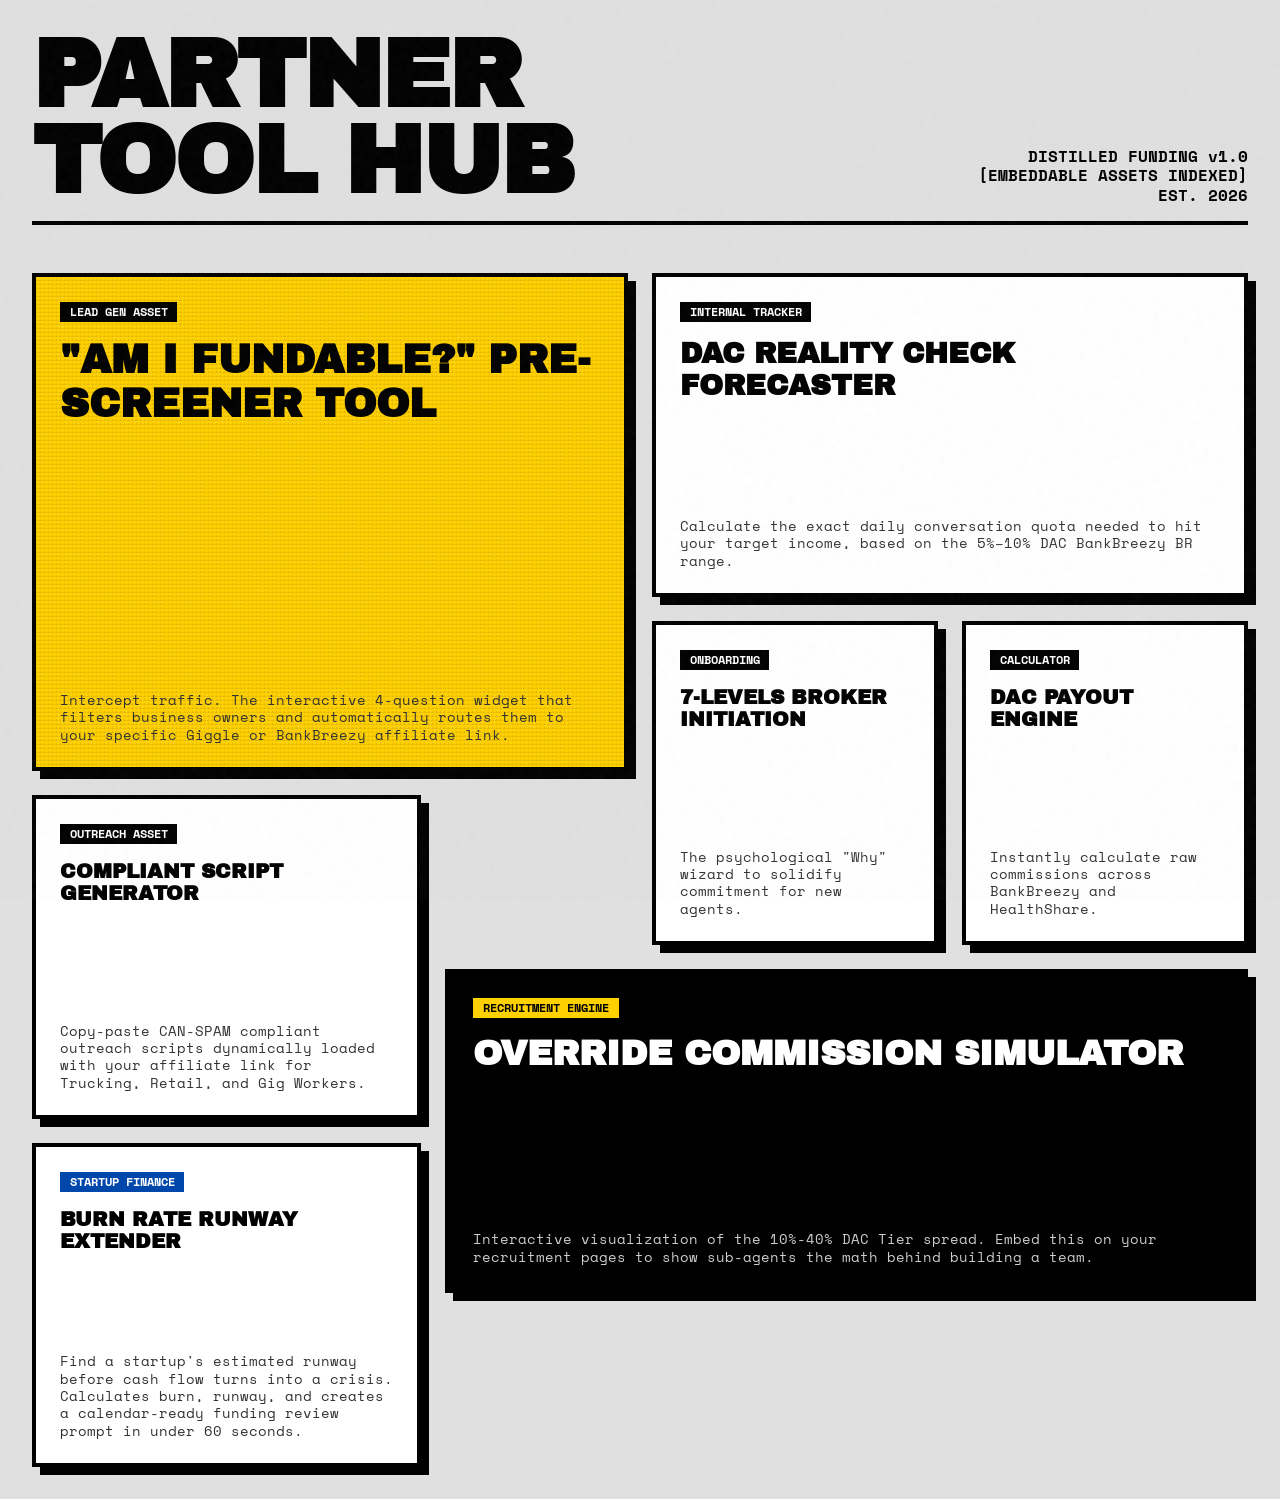
==== commit ff1d2367: "Restore partner hub index markup" ====
--- a/index.html
+++ b/index.html
@@ -1,96 +1,199 @@
-<!doctype html>
+<!DOCTYPE html>
 <html lang="en">
 <head>
-  <meta charset="utf-8" />
-  <meta name="viewport" content="width=device-width,initial-scale=1" />
-  <meta name="description" content="Burn Rate Runway Extender widget: calculate startup runway, estimate cash-out timing, and generate a calendar review file." />
-  <title>Burn Rate Runway Extender</title>
-  <link rel="stylesheet" href="./styles.css" />
+    <meta charset="UTF-8">
+    <meta name="viewport" content="width=device-width, initial-scale=1.0">
+    <title>Distilled Funding | Partner Tool Hub</title>
+    <link rel="preconnect" href="https://fonts.googleapis.com">
+    <link rel="preconnect" href="https://fonts.gstatic.com" crossorigin>
+    <link href="https://fonts.googleapis.com/css2?family=Archivo+Black&family=Space+Mono:wght@400;700&display=swap" rel="stylesheet">
+    <style>
+        :root {
+            --bg: #e0e0e0;
+            --concrete: #cccccc;
+            --black: #000000;
+            --white: #ffffff;
+            --accent: #FFD100;
+            --distilled-blue: #0047AB;
+            --border-width: 4px;
+            --shadow-offset: 8px;
+            --noise: url("data:image/svg+xml,%3Csvg viewBox='0 0 200 200' xmlns='http://www.w3.org/2000/svg'%3ExternalIcon%3E%3Cfilter id='noiseFilter'%3E%3CfeTurbulence type='fractalNoise' baseFrequency='0.65' numOctaves='3' stitchTiles='stitch'/%3E%3C/filter%3E%3Crect width='100%25' height='100%25' filter='url(%23noiseFilter)'/%3E%3C/svg%3E");
+        }
+
+        * { margin: 0; padding: 0; box-sizing: border-box; }
+
+        body {
+            background-color: var(--bg);
+            font-family: 'Space Mono', monospace;
+            color: var(--black);
+            overflow-x: hidden;
+            padding: 2rem;
+            line-height: 1.2;
+        }
+
+        body::before {
+            content: ""; position: fixed; top: 0; left: 0; width: 100%; height: 100%;
+            background: var(--noise); opacity: 0.04; pointer-events: none; z-index: 1000;
+        }
+
+        header {
+            max-width: 1400px; margin: 0 auto 3rem auto;
+            border-bottom: var(--border-width) solid var(--black);
+            padding-bottom: 1rem; display: flex; justify-content: space-between; align-items: flex-end;
+        }
+
+        h1 { font-family: 'Archivo Black', sans-serif; font-size: clamp(3rem, 8vw, 6rem); text-transform: uppercase; letter-spacing: -2px; line-height: 0.9; }
+        .hub-meta { text-align: right; font-weight: 700; }
+
+        .grid-container {
+            max-width: 1400px; margin: 0 auto; display: grid;
+            grid-template-columns: repeat(12, 1fr); grid-auto-rows: minmax(150px, auto); gap: 1.5rem;
+        }
+
+        .block {
+            background: var(--white); border: var(--border-width) solid var(--black);
+            box-shadow: var(--shadow-offset) var(--shadow-offset) 0px 0px var(--black);
+            padding: 1.5rem; display: flex; flex-direction: column; justify-content: space-between;
+            transition: all 0.2s cubic-bezier(0.175, 0.885, 0.32, 1.275);
+            text-decoration: none; color: inherit; position: relative; overflow: hidden; cursor: pointer;
+        }
+
+        .block.disabled { background: #d0d0d0; cursor: not-allowed; opacity: 0.8; box-shadow: 4px 4px 0px 0px var(--black); transform: translate(4px, 4px); }
+        .block.disabled:hover { transform: translate(4px, 4px); box-shadow: 4px 4px 0px 0px var(--black); background-color: #d0d0d0; }
+        .block:not(.disabled):hover { transform: translate(-4px, -4px); box-shadow: 12px 12px 0px 0px var(--black); background-color: var(--accent); }
+
+        .block.hero-blue:hover { background-color: var(--distilled-blue); color: var(--white); }
+        .block.hero-blue:hover .tag { background-color: var(--white); color: var(--distilled-blue); }
+        .block.hero-blue:hover .desc { color: #eee; }
+
+        .tag { display: inline-block; background: var(--black); color: var(--white); padding: 0.2rem 0.6rem; font-size: 0.75rem; font-weight: 700; text-transform: uppercase; margin-bottom: 1rem; width: fit-content; transition: all 0.2s; }
+        .tag.offline { background: #666; }
+        .title { font-family: 'Archivo Black', sans-serif; font-size: 1.25rem; text-transform: uppercase; margin-bottom: 1rem; line-height: 1.1; }
+        .desc { font-size: 0.9rem; color: #333; transition: all 0.2s; }
+
+        /* Bento Grid */
+        .item-1 { grid-column: span 6; grid-row: span 3; background: var(--accent); }
+        .item-1 .title { font-size: 2.5rem; }
+        .item-2 { grid-column: span 6; grid-row: span 2; background: var(--white); }
+        .item-2 .title { font-size: 1.8rem; }
+        .item-3 { grid-column: span 3; grid-row: span 2; }
+        .item-4 { grid-column: span 3; grid-row: span 2; }
+        .item-5 { grid-column: span 4; grid-row: span 2; }
+        .item-6 { grid-column: span 8; grid-row: span 2; background: var(--black); color: var(--white); }
+        .item-6 .tag { background: var(--accent); color: var(--black); }
+        .item-6 .title { font-size: 2.2rem; }
+        .item-6 .desc { color: #ccc; }
+        .item-7 { grid-column: span 4; grid-row: span 2; background: var(--white); }
+        .item-7 .tag { background: var(--distilled-blue); color: var(--white); }
+
+        .tectonic-lines {
+            position: absolute; top: 0; left: 0; width: 100%; height: 100%; pointer-events: none; opacity: 0.1;
+            background-image: linear-gradient(45deg, var(--black) 25%, transparent 25%), linear-gradient(-45deg, var(--black) 25%, transparent 25%);
+            background-size: 4px 4px;
+        }
+
+        @media (max-width: 1024px) {
+            .grid-container { grid-template-columns: repeat(6, 1fr); }
+            .item-1, .item-2, .item-6 { grid-column: span 6; }
+            .block { grid-column: span 3 !important; }
+        }
+        @media (max-width: 600px) {
+            header { flex-direction: column; align-items: flex-start; }
+            .hub-meta { text-align: left; margin-top: 1rem; }
+            .grid-container { grid-template-columns: 1fr; }
+            .block { grid-column: span 1 !important; }
+            h1 { font-size: 3.5rem; }
+        }
+
+        @keyframes reveal { from { transform: translateY(30px); opacity: 0; } to { transform: translateY(0); opacity: 1; } }
+        .block { animation: reveal 0.6s cubic-bezier(0.23, 1, 0.32, 1) both; }
+        .item-1 { animation-delay: 0.05s; } .item-2 { animation-delay: 0.1s; } .item-3 { animation-delay: 0.15s; }
+        .item-4 { animation-delay: 0.2s; } .item-5 { animation-delay: 0.25s; } .item-6 { animation-delay: 0.3s; } .item-7 { animation-delay: 0.35s; }
+    </style>
 </head>
 <body>
-  <main class="widget-shell" aria-labelledby="widget-title">
-    <section class="hero-card">
-      <div class="eyebrow">60-second cashflow triage</div>
-      <h1 id="widget-title">Stop guessing. Run the numbers.</h1>
-      <p class="subhead">If the math says you are bleeding cash, fix it now — not after the next denial.</p>
 
-      <form id="runway-form" class="calculator" novalidate>
-        <div class="field-grid">
-          <label class="field">
-            <span>Current Cash on Hand</span>
-            <div class="money-input">
-              <span aria-hidden="true">$</span>
-              <input id="cash" name="cash" type="number" inputmode="decimal" min="0" step="0.01" placeholder="50000" required />
+    <header>
+        <h1>Partner<br>Tool Hub</h1>
+        <div class="hub-meta">
+            DISTILLED FUNDING v1.0<br>
+            [EMBEDDABLE ASSETS INDEXED]<br>
+            EST. 2026
+        </div>
+    </header>
+
+    <div class="grid-container">
+
+        <a href="quiz.html" class="block item-1 hero-blue">
+            <div class="tectonic-lines"></div>
+            <div>
+                <span class="tag">Lead Gen Asset</span>
+                <h2 class="title">"Am I Fundable?" Pre-Screener Tool</h2>
             </div>
-          </label>
+            <p class="desc">Intercept traffic. The interactive 4-question widget that filters business owners and automatically routes them to your specific Giggle or BankBreezy affiliate link.</p>
+        </a>
 
-          <label class="field">
-            <span>Monthly Expenses</span>
-            <div class="money-input">
-              <span aria-hidden="true">$</span>
-              <input id="expenses" name="expenses" type="number" inputmode="decimal" min="0" step="0.01" placeholder="15000" required />
+        <a href="reality-check.html" class="block item-2">
+            <div>
+                <span class="tag">Internal Tracker</span>
+                <h2 class="title">DAC Reality Check Forecaster</h2>
             </div>
-          </label>
+            <p class="desc">Calculate the exact daily conversation quota needed to hit your target income, based on the 5%–10% DAC BankBreezy BR range.</p>
+        </a>
 
-          <label class="field">
-            <span>Monthly Revenue</span>
-            <div class="money-input">
-              <span aria-hidden="true">$</span>
-              <input id="revenue" name="revenue" type="number" inputmode="decimal" min="0" step="0.01" placeholder="5000" required />
+        <a href="launchpad.html" class="block item-3">
+            <div>
+                <span class="tag">Onboarding</span>
+                <h2 class="title">7-Levels Broker Initiation</h2>
             </div>
-          </label>
-        </div>
+            <p class="desc">The psychological "Why" wizard to solidify commitment for new agents.</p>
+        </a>
 
-        <button class="primary-button" type="submit">Calculate my runway</button>
-        <p id="form-error" class="form-error" role="alert"></p>
-      </form>
-    </section>
+        <a href="payout-engine.html" class="block item-4">
+            <div>
+                <span class="tag">Calculator</span>
+                <h2 class="title">DAC Payout Engine</h2>
+            </div>
+            <p class="desc">Instantly calculate raw commissions across BankBreezy and HealthShare.</p>
+        </a>
 
-    <section id="results" class="results-card is-hidden" aria-live="polite">
-      <div class="result-topline">
-        <div>
-          <div class="eyebrow">Your estimated runway</div>
-          <h2><span id="months-out">0.0</span> months</h2>
-        </div>
-        <div id="status-pill" class="status-pill">Calculating</div>
-      </div>
+        <a href="script-generator.html" class="block item-5">
+            <div>
+                <span class="tag">Outreach Asset</span>
+                <h2 class="title">Compliant Script Generator</h2>
+            </div>
+            <p class="desc">Copy-paste CAN-SPAM compliant outreach scripts dynamically loaded with your affiliate link for Trucking, Retail, and Gig Workers.</p>
+        </a>
 
-      <div class="runway-date">
-        <span>Estimated cash-out date</span>
-        <strong id="cashout-date-out">—</strong>
-      </div>
+        <a href="override-matrix.html" class="block item-6">
+            <div>
+                <span class="tag">Recruitment Engine</span>
+                <h2 class="title">Override Commission Simulator</h2>
+            </div>
+            <p class="desc">Interactive visualization of the 10%-40% DAC Tier spread. Embed this on your recruitment pages to show sub-agents the math behind building a team.</p>
+        </a>
 
-      <div class="metrics-grid">
-        <div><span>Net monthly burn</span><strong id="net-burn-out">$0</strong></div>
-        <div><span>Daily burn</span><strong id="daily-burn-out">$0</strong></div>
-        <div><span>Cash position</span><strong id="cash-out">$0</strong></div>
-      </div>
+        <a href="burn-rate-runway.html" class="block item-7">
+            <div>
+                <span class="tag">Startup Finance</span>
+                <h2 class="title">Burn Rate Runway Extender</h2>
+            </div>
+            <p class="desc">Find a startup's estimated runway before cash flow turns into a crisis. Calculates burn, runway, and creates a calendar-ready funding review prompt in under 60 seconds.</p>
+        </a>
 
-      <div class="artifact-card">
-        <div>
-          <h3>Artifact: Runway Review Calendar Invite</h3>
-          <p>Put the pressure on the calendar. Ignored cash math becomes business gravity with worse timing.</p>
-        </div>
-        <button id="calendar-button" class="secondary-button" type="button">Download .ics invite</button>
-      </div>
+    </div>
 
-      <div id="scenario-note" class="scenario-note"></div>
-
-      <div class="cta-grid">
-        <a id="cta-instant" class="cta-card cta-primary" href="https://bankbreezy.com/funding/jason?utm_source=burn_rate_runway_widget&utm_medium=tool&utm_campaign=startup_runway" target="_blank" rel="noopener noreferrer">
-          <span>CTA #1</span>
-          <strong>Get Same-Day Instant Funding</strong>
-        </a>
-        <a id="cta-any-reason" class="cta-card" href="https://tally.so/r/w4R2Ad?utm_source=burn_rate_runway_widget&utm_medium=tool&utm_campaign=startup_runway" target="_blank" rel="noopener noreferrer">
-          <span>CTA #2</span>
-          <strong>Funding for Any Reason</strong>
-        </a>
-      </div>
-    </section>
-
-    <p class="disclaimer">Estimates only. Terms depend on underwriting / eligibility.</p>
-  </main>
-
-  <script src="./script.js"></script>
+    <script>
+        document.addEventListener('mousemove', (e) => {
+            const amount = 5;
+            const x = (e.clientX / window.innerWidth - 0.5) * amount;
+            const y = (e.clientY / window.innerHeight - 0.5) * amount;
+            document.querySelectorAll('.block:not(.disabled)').forEach(block => {
+                if(!block.matches(':hover')) {
+                   block.style.transform = `translate(${x}px, ${y}px)`;
+                }
+            });
+        });
+    </script>
 </body>
 </html>
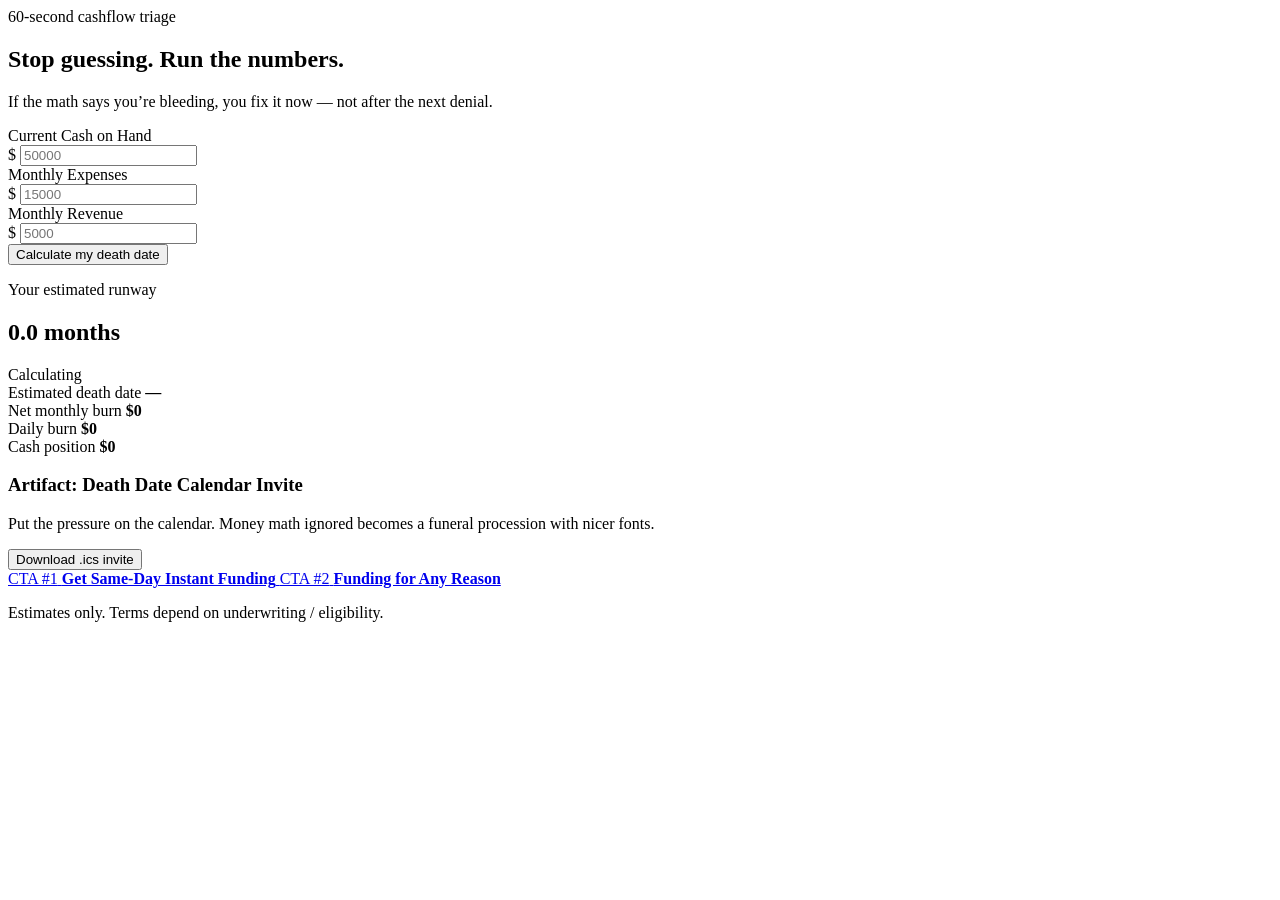
==== commit b8f06d5a: "Align widget markup with tracking script" ====
--- a/index.html
+++ b/index.html
@@ -1,199 +1,105 @@
-<!DOCTYPE html>
+<!doctype html>
 <html lang="en">
 <head>
-    <meta charset="UTF-8">
-    <meta name="viewport" content="width=device-width, initial-scale=1.0">
-    <title>Distilled Funding | Partner Tool Hub</title>
-    <link rel="preconnect" href="https://fonts.googleapis.com">
-    <link rel="preconnect" href="https://fonts.gstatic.com" crossorigin>
-    <link href="https://fonts.googleapis.com/css2?family=Archivo+Black&family=Space+Mono:wght@400;700&display=swap" rel="stylesheet">
-    <style>
-        :root {
-            --bg: #e0e0e0;
-            --concrete: #cccccc;
-            --black: #000000;
-            --white: #ffffff;
-            --accent: #FFD100;
-            --distilled-blue: #0047AB;
-            --border-width: 4px;
-            --shadow-offset: 8px;
-            --noise: url("data:image/svg+xml,%3Csvg viewBox='0 0 200 200' xmlns='http://www.w3.org/2000/svg'%3ExternalIcon%3E%3Cfilter id='noiseFilter'%3E%3CfeTurbulence type='fractalNoise' baseFrequency='0.65' numOctaves='3' stitchTiles='stitch'/%3E%3C/filter%3E%3Crect width='100%25' height='100%25' filter='url(%23noiseFilter)'/%3E%3C/svg%3E");
-        }
-
-        * { margin: 0; padding: 0; box-sizing: border-box; }
-
-        body {
-            background-color: var(--bg);
-            font-family: 'Space Mono', monospace;
-            color: var(--black);
-            overflow-x: hidden;
-            padding: 2rem;
-            line-height: 1.2;
-        }
-
-        body::before {
-            content: ""; position: fixed; top: 0; left: 0; width: 100%; height: 100%;
-            background: var(--noise); opacity: 0.04; pointer-events: none; z-index: 1000;
-        }
-
-        header {
-            max-width: 1400px; margin: 0 auto 3rem auto;
-            border-bottom: var(--border-width) solid var(--black);
-            padding-bottom: 1rem; display: flex; justify-content: space-between; align-items: flex-end;
-        }
-
-        h1 { font-family: 'Archivo Black', sans-serif; font-size: clamp(3rem, 8vw, 6rem); text-transform: uppercase; letter-spacing: -2px; line-height: 0.9; }
-        .hub-meta { text-align: right; font-weight: 700; }
-
-        .grid-container {
-            max-width: 1400px; margin: 0 auto; display: grid;
-            grid-template-columns: repeat(12, 1fr); grid-auto-rows: minmax(150px, auto); gap: 1.5rem;
-        }
-
-        .block {
-            background: var(--white); border: var(--border-width) solid var(--black);
-            box-shadow: var(--shadow-offset) var(--shadow-offset) 0px 0px var(--black);
-            padding: 1.5rem; display: flex; flex-direction: column; justify-content: space-between;
-            transition: all 0.2s cubic-bezier(0.175, 0.885, 0.32, 1.275);
-            text-decoration: none; color: inherit; position: relative; overflow: hidden; cursor: pointer;
-        }
-
-        .block.disabled { background: #d0d0d0; cursor: not-allowed; opacity: 0.8; box-shadow: 4px 4px 0px 0px var(--black); transform: translate(4px, 4px); }
-        .block.disabled:hover { transform: translate(4px, 4px); box-shadow: 4px 4px 0px 0px var(--black); background-color: #d0d0d0; }
-        .block:not(.disabled):hover { transform: translate(-4px, -4px); box-shadow: 12px 12px 0px 0px var(--black); background-color: var(--accent); }
-
-        .block.hero-blue:hover { background-color: var(--distilled-blue); color: var(--white); }
-        .block.hero-blue:hover .tag { background-color: var(--white); color: var(--distilled-blue); }
-        .block.hero-blue:hover .desc { color: #eee; }
-
-        .tag { display: inline-block; background: var(--black); color: var(--white); padding: 0.2rem 0.6rem; font-size: 0.75rem; font-weight: 700; text-transform: uppercase; margin-bottom: 1rem; width: fit-content; transition: all 0.2s; }
-        .tag.offline { background: #666; }
-        .title { font-family: 'Archivo Black', sans-serif; font-size: 1.25rem; text-transform: uppercase; margin-bottom: 1rem; line-height: 1.1; }
-        .desc { font-size: 0.9rem; color: #333; transition: all 0.2s; }
-
-        /* Bento Grid */
-        .item-1 { grid-column: span 6; grid-row: span 3; background: var(--accent); }
-        .item-1 .title { font-size: 2.5rem; }
-        .item-2 { grid-column: span 6; grid-row: span 2; background: var(--white); }
-        .item-2 .title { font-size: 1.8rem; }
-        .item-3 { grid-column: span 3; grid-row: span 2; }
-        .item-4 { grid-column: span 3; grid-row: span 2; }
-        .item-5 { grid-column: span 4; grid-row: span 2; }
-        .item-6 { grid-column: span 8; grid-row: span 2; background: var(--black); color: var(--white); }
-        .item-6 .tag { background: var(--accent); color: var(--black); }
-        .item-6 .title { font-size: 2.2rem; }
-        .item-6 .desc { color: #ccc; }
-        .item-7 { grid-column: span 4; grid-row: span 2; background: var(--white); }
-        .item-7 .tag { background: var(--distilled-blue); color: var(--white); }
-
-        .tectonic-lines {
-            position: absolute; top: 0; left: 0; width: 100%; height: 100%; pointer-events: none; opacity: 0.1;
-            background-image: linear-gradient(45deg, var(--black) 25%, transparent 25%), linear-gradient(-45deg, var(--black) 25%, transparent 25%);
-            background-size: 4px 4px;
-        }
-
-        @media (max-width: 1024px) {
-            .grid-container { grid-template-columns: repeat(6, 1fr); }
-            .item-1, .item-2, .item-6 { grid-column: span 6; }
-            .block { grid-column: span 3 !important; }
-        }
-        @media (max-width: 600px) {
-            header { flex-direction: column; align-items: flex-start; }
-            .hub-meta { text-align: left; margin-top: 1rem; }
-            .grid-container { grid-template-columns: 1fr; }
-            .block { grid-column: span 1 !important; }
-            h1 { font-size: 3.5rem; }
-        }
-
-        @keyframes reveal { from { transform: translateY(30px); opacity: 0; } to { transform: translateY(0); opacity: 1; } }
-        .block { animation: reveal 0.6s cubic-bezier(0.23, 1, 0.32, 1) both; }
-        .item-1 { animation-delay: 0.05s; } .item-2 { animation-delay: 0.1s; } .item-3 { animation-delay: 0.15s; }
-        .item-4 { animation-delay: 0.2s; } .item-5 { animation-delay: 0.25s; } .item-6 { animation-delay: 0.3s; } .item-7 { animation-delay: 0.35s; }
-    </style>
+  <meta charset="utf-8" />
+  <meta name="viewport" content="width=device-width,initial-scale=1" />
+  <meta name="description" content="Burn Rate Runway Extender widget: calculate your startup runway and generate a death date calendar invite." />
+  <title>Burn Rate Runway Extender</title>
+  <link rel="stylesheet" href="./styles.css" />
 </head>
 <body>
+  <main class="widget-shell" aria-labelledby="widget-title">
+    <section class="hero-card">
+      <div class="eyebrow">60-second cashflow triage</div>
+      <h1 id="widget-title">Stop guessing. Run the numbers.</h1>
+      <p class="subhead">If the math says you’re bleeding, you fix it now — not after the next denial.</p>
 
-    <header>
-        <h1>Partner<br>Tool Hub</h1>
-        <div class="hub-meta">
-            DISTILLED FUNDING v1.0<br>
-            [EMBEDDABLE ASSETS INDEXED]<br>
-            EST. 2026
+      <form id="runway-form" class="calculator" novalidate>
+        <div class="field-grid">
+          <label class="field">
+            <span>Current Cash on Hand</span>
+            <div class="money-input">
+              <span aria-hidden="true">$</span>
+              <input id="cash" name="cash" type="number" inputmode="decimal" min="0" step="0.01" placeholder="50000" required />
+            </div>
+          </label>
+
+          <label class="field">
+            <span>Monthly Expenses</span>
+            <div class="money-input">
+              <span aria-hidden="true">$</span>
+              <input id="expenses" name="expenses" type="number" inputmode="decimal" min="0" step="0.01" placeholder="15000" required />
+            </div>
+          </label>
+
+          <label class="field">
+            <span>Monthly Revenue</span>
+            <div class="money-input">
+              <span aria-hidden="true">$</span>
+              <input id="revenue" name="revenue" type="number" inputmode="decimal" min="0" step="0.01" placeholder="5000" required />
+            </div>
+          </label>
         </div>
-    </header>
 
-    <div class="grid-container">
+        <button class="primary-button" type="submit">Calculate my death date</button>
+        <p id="form-error" class="form-error" role="alert"></p>
+      </form>
+    </section>
 
-        <a href="quiz.html" class="block item-1 hero-blue">
-            <div class="tectonic-lines"></div>
-            <div>
-                <span class="tag">Lead Gen Asset</span>
-                <h2 class="title">"Am I Fundable?" Pre-Screener Tool</h2>
-            </div>
-            <p class="desc">Intercept traffic. The interactive 4-question widget that filters business owners and automatically routes them to your specific Giggle or BankBreezy affiliate link.</p>
+    <section id="results" class="results-card is-hidden" aria-live="polite">
+      <div class="result-topline">
+        <div>
+          <div class="eyebrow">Your estimated runway</div>
+          <h2><span id="months-out">0.0</span> months</h2>
+        </div>
+        <div id="status-pill" class="status-pill">Calculating</div>
+      </div>
+
+      <div class="death-date">
+        <span>Estimated death date</span>
+        <strong id="cashout-date-out">—</strong>
+      </div>
+
+      <div class="metrics-grid">
+        <div>
+          <span>Net monthly burn</span>
+          <strong id="net-burn-out">$0</strong>
+        </div>
+        <div>
+          <span>Daily burn</span>
+          <strong id="daily-burn-out">$0</strong>
+        </div>
+        <div>
+          <span>Cash position</span>
+          <strong id="cash-out">$0</strong>
+        </div>
+      </div>
+
+      <div class="artifact-card">
+        <div>
+          <h3>Artifact: Death Date Calendar Invite</h3>
+          <p>Put the pressure on the calendar. Money math ignored becomes a funeral procession with nicer fonts.</p>
+        </div>
+        <button id="calendar-button" class="secondary-button" type="button">Download .ics invite</button>
+      </div>
+
+      <div id="scenario-note" class="scenario-note"></div>
+
+      <div class="cta-grid">
+        <a id="cta-instant" class="cta-card cta-primary" href="https://bankbreezy.com/funding/jason" target="_blank" rel="noopener noreferrer">
+          <span>CTA #1</span>
+          <strong>Get Same-Day Instant Funding</strong>
         </a>
+        <a id="cta-any-reason" class="cta-card" href="https://tally.so/r/w4R2Ad" target="_blank" rel="noopener noreferrer">
+          <span>CTA #2</span>
+          <strong>Funding for Any Reason</strong>
+        </a>
+      </div>
+    </section>
 
-        <a href="reality-check.html" class="block item-2">
-            <div>
-                <span class="tag">Internal Tracker</span>
-                <h2 class="title">DAC Reality Check Forecaster</h2>
-            </div>
-            <p class="desc">Calculate the exact daily conversation quota needed to hit your target income, based on the 5%–10% DAC BankBreezy BR range.</p>
-        </a>
+    <p class="disclaimer">Estimates only. Terms depend on underwriting / eligibility.</p>
+  </main>
 
-        <a href="launchpad.html" class="block item-3">
-            <div>
-                <span class="tag">Onboarding</span>
-                <h2 class="title">7-Levels Broker Initiation</h2>
-            </div>
-            <p class="desc">The psychological "Why" wizard to solidify commitment for new agents.</p>
-        </a>
-
-        <a href="payout-engine.html" class="block item-4">
-            <div>
-                <span class="tag">Calculator</span>
-                <h2 class="title">DAC Payout Engine</h2>
-            </div>
-            <p class="desc">Instantly calculate raw commissions across BankBreezy and HealthShare.</p>
-        </a>
-
-        <a href="script-generator.html" class="block item-5">
-            <div>
-                <span class="tag">Outreach Asset</span>
-                <h2 class="title">Compliant Script Generator</h2>
-            </div>
-            <p class="desc">Copy-paste CAN-SPAM compliant outreach scripts dynamically loaded with your affiliate link for Trucking, Retail, and Gig Workers.</p>
-        </a>
-
-        <a href="override-matrix.html" class="block item-6">
-            <div>
-                <span class="tag">Recruitment Engine</span>
-                <h2 class="title">Override Commission Simulator</h2>
-            </div>
-            <p class="desc">Interactive visualization of the 10%-40% DAC Tier spread. Embed this on your recruitment pages to show sub-agents the math behind building a team.</p>
-        </a>
-
-        <a href="burn-rate-runway.html" class="block item-7">
-            <div>
-                <span class="tag">Startup Finance</span>
-                <h2 class="title">Burn Rate Runway Extender</h2>
-            </div>
-            <p class="desc">Find a startup's estimated runway before cash flow turns into a crisis. Calculates burn, runway, and creates a calendar-ready funding review prompt in under 60 seconds.</p>
-        </a>
-
-    </div>
-
-    <script>
-        document.addEventListener('mousemove', (e) => {
-            const amount = 5;
-            const x = (e.clientX / window.innerWidth - 0.5) * amount;
-            const y = (e.clientY / window.innerHeight - 0.5) * amount;
-            document.querySelectorAll('.block:not(.disabled)').forEach(block => {
-                if(!block.matches(':hover')) {
-                   block.style.transform = `translate(${x}px, ${y}px)`;
-                }
-            });
-        });
-    </script>
+  <script src="./script.js"></script>
 </body>
 </html>
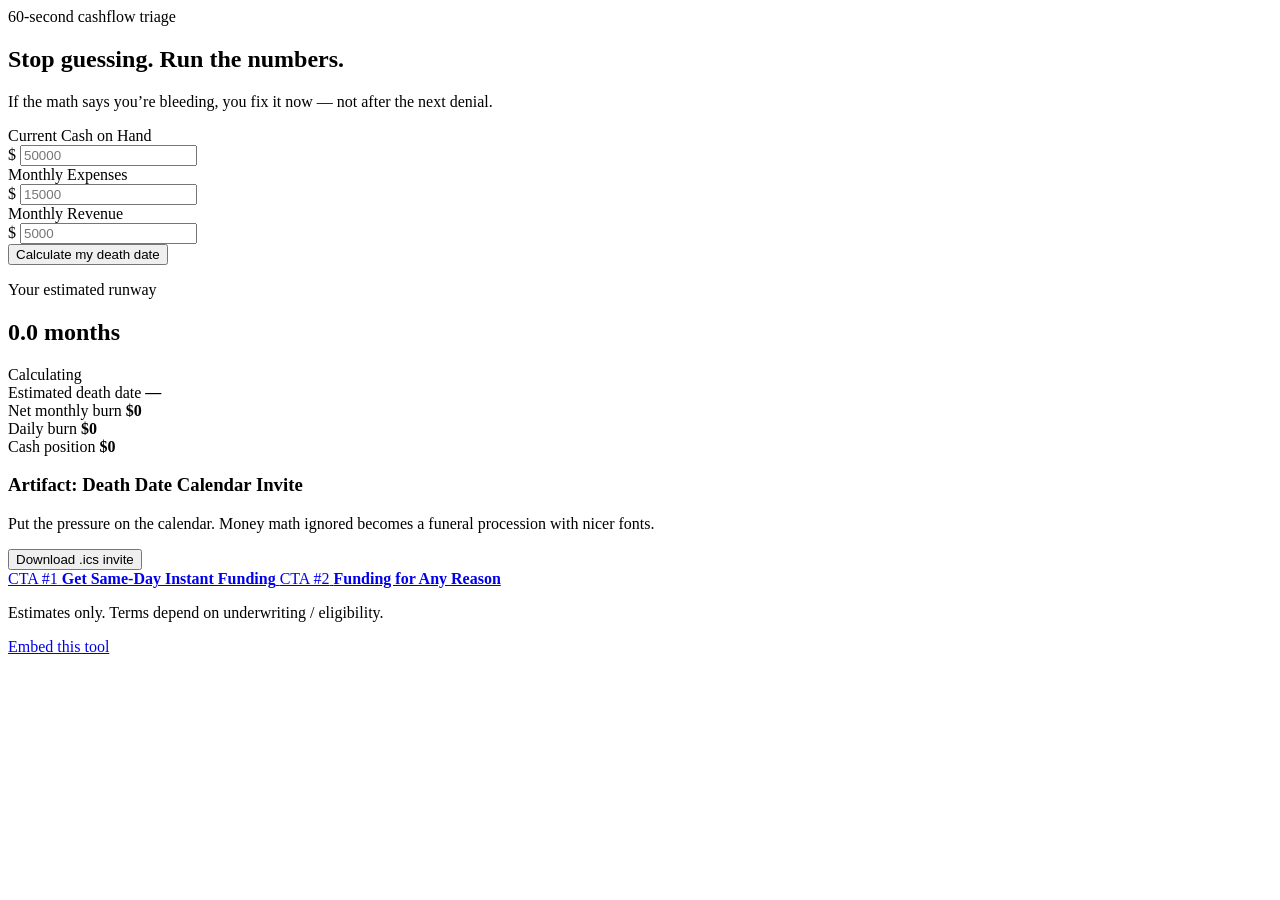
==== commit 0bb1f78e: "Add embed link to widget footer" ====
--- a/index.html
+++ b/index.html
@@ -98,6 +98,7 @@
     </section>
 
     <p class="disclaimer">Estimates only. Terms depend on underwriting / eligibility.</p>
+    <p class="embed-footer"><a class="embed-footer-link" href="./embed.html">Embed this tool</a></p>
   </main>
 
   <script src="./script.js"></script>
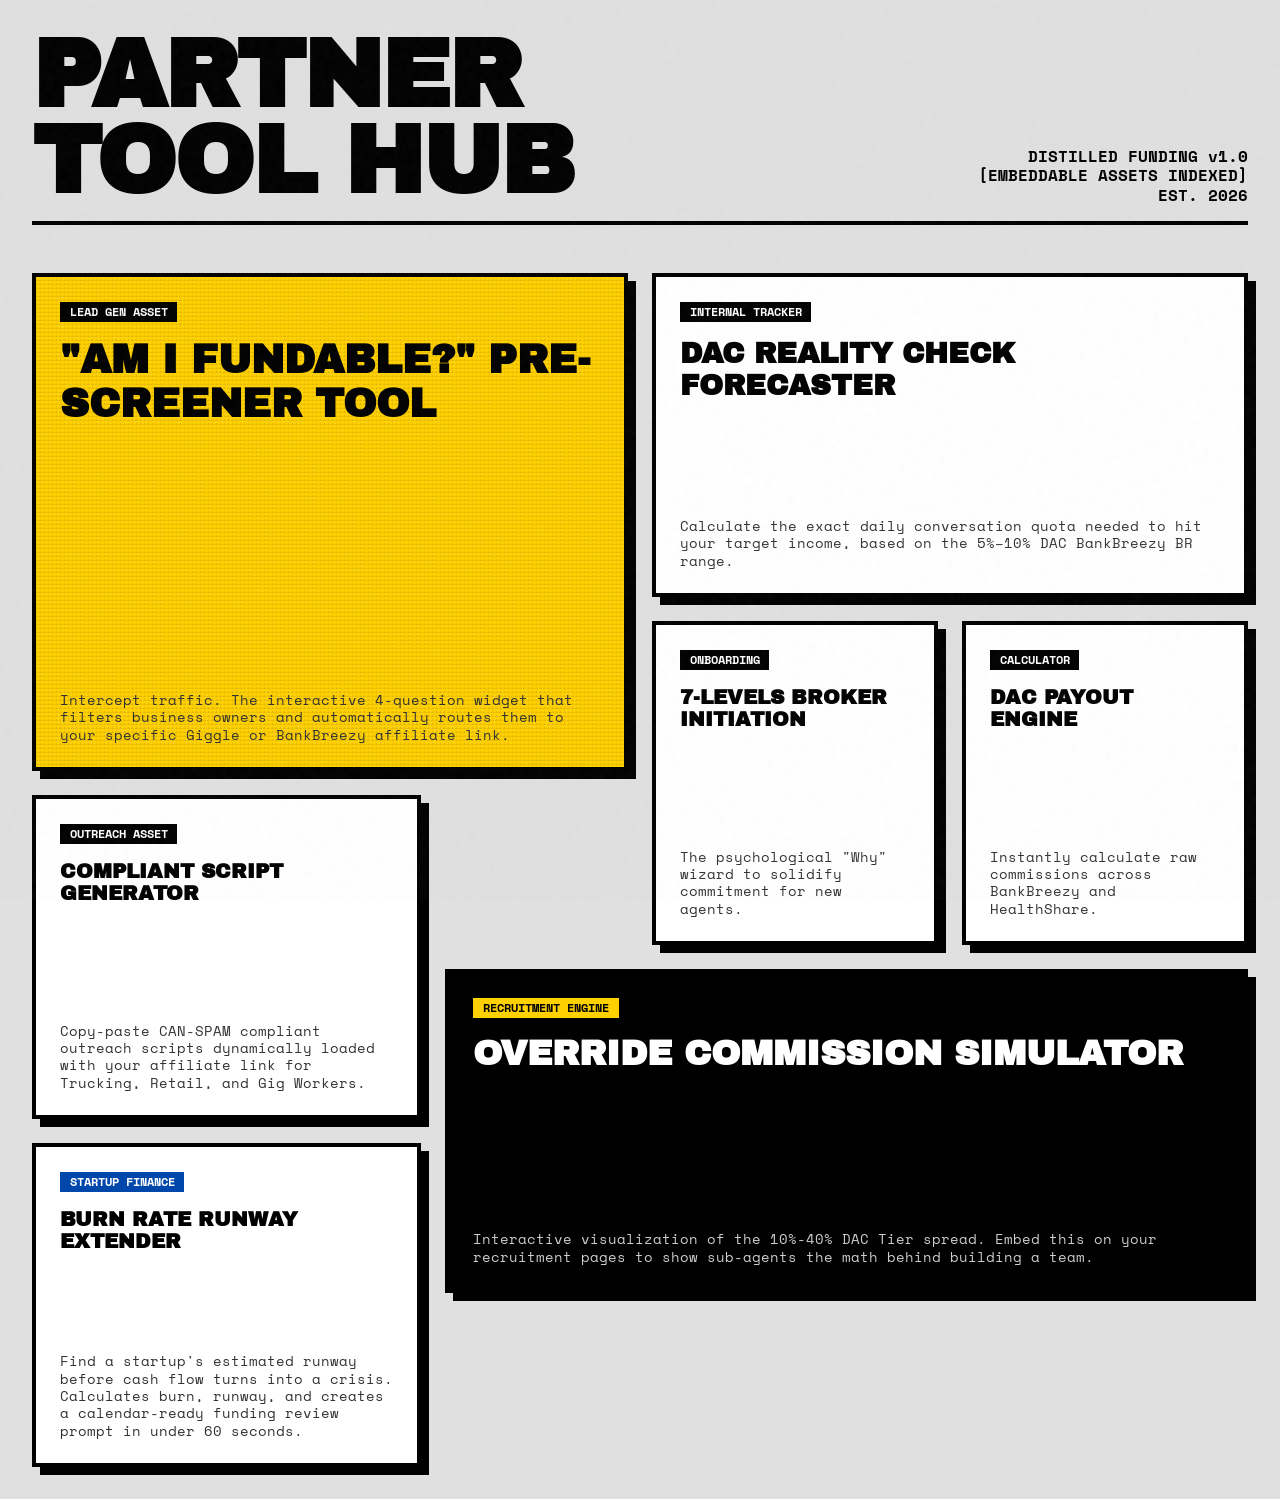
==== commit 9fa472a4: "Restore partner hub index after widget file contamination" ====
--- a/index.html
+++ b/index.html
@@ -1,106 +1,199 @@
-<!doctype html>
+<!DOCTYPE html>
 <html lang="en">
 <head>
-  <meta charset="utf-8" />
-  <meta name="viewport" content="width=device-width,initial-scale=1" />
-  <meta name="description" content="Burn Rate Runway Extender widget: calculate your startup runway and generate a death date calendar invite." />
-  <title>Burn Rate Runway Extender</title>
-  <link rel="stylesheet" href="./styles.css" />
+    <meta charset="UTF-8">
+    <meta name="viewport" content="width=device-width, initial-scale=1.0">
+    <title>Distilled Funding | Partner Tool Hub</title>
+    <link rel="preconnect" href="https://fonts.googleapis.com">
+    <link rel="preconnect" href="https://fonts.gstatic.com" crossorigin>
+    <link href="https://fonts.googleapis.com/css2?family=Archivo+Black&family=Space+Mono:wght@400;700&display=swap" rel="stylesheet">
+    <style>
+        :root {
+            --bg: #e0e0e0;
+            --concrete: #cccccc;
+            --black: #000000;
+            --white: #ffffff;
+            --accent: #FFD100;
+            --distilled-blue: #0047AB;
+            --border-width: 4px;
+            --shadow-offset: 8px;
+            --noise: url("data:image/svg+xml,%3Csvg viewBox='0 0 200 200' xmlns='http://www.w3.org/2000/svg'%3ExternalIcon%3E%3Cfilter id='noiseFilter'%3E%3CfeTurbulence type='fractalNoise' baseFrequency='0.65' numOctaves='3' stitchTiles='stitch'/%3E%3C/filter%3E%3Crect width='100%25' height='100%25' filter='url(%23noiseFilter)'/%3E%3C/svg%3E");
+        }
+
+        * { margin: 0; padding: 0; box-sizing: border-box; }
+
+        body {
+            background-color: var(--bg);
+            font-family: 'Space Mono', monospace;
+            color: var(--black);
+            overflow-x: hidden;
+            padding: 2rem;
+            line-height: 1.2;
+        }
+
+        body::before {
+            content: ""; position: fixed; top: 0; left: 0; width: 100%; height: 100%;
+            background: var(--noise); opacity: 0.04; pointer-events: none; z-index: 1000;
+        }
+
+        header {
+            max-width: 1400px; margin: 0 auto 3rem auto;
+            border-bottom: var(--border-width) solid var(--black);
+            padding-bottom: 1rem; display: flex; justify-content: space-between; align-items: flex-end;
+        }
+
+        h1 { font-family: 'Archivo Black', sans-serif; font-size: clamp(3rem, 8vw, 6rem); text-transform: uppercase; letter-spacing: -2px; line-height: 0.9; }
+        .hub-meta { text-align: right; font-weight: 700; }
+
+        .grid-container {
+            max-width: 1400px; margin: 0 auto; display: grid;
+            grid-template-columns: repeat(12, 1fr); grid-auto-rows: minmax(150px, auto); gap: 1.5rem;
+        }
+
+        .block {
+            background: var(--white); border: var(--border-width) solid var(--black);
+            box-shadow: var(--shadow-offset) var(--shadow-offset) 0px 0px var(--black);
+            padding: 1.5rem; display: flex; flex-direction: column; justify-content: space-between;
+            transition: all 0.2s cubic-bezier(0.175, 0.885, 0.32, 1.275);
+            text-decoration: none; color: inherit; position: relative; overflow: hidden; cursor: pointer;
+        }
+
+        .block.disabled { background: #d0d0d0; cursor: not-allowed; opacity: 0.8; box-shadow: 4px 4px 0px 0px var(--black); transform: translate(4px, 4px); }
+        .block.disabled:hover { transform: translate(4px, 4px); box-shadow: 4px 4px 0px 0px var(--black); background-color: #d0d0d0; }
+        .block:not(.disabled):hover { transform: translate(-4px, -4px); box-shadow: 12px 12px 0px 0px var(--black); background-color: var(--accent); }
+
+        .block.hero-blue:hover { background-color: var(--distilled-blue); color: var(--white); }
+        .block.hero-blue:hover .tag { background-color: var(--white); color: var(--distilled-blue); }
+        .block.hero-blue:hover .desc { color: #eee; }
+
+        .tag { display: inline-block; background: var(--black); color: var(--white); padding: 0.2rem 0.6rem; font-size: 0.75rem; font-weight: 700; text-transform: uppercase; margin-bottom: 1rem; width: fit-content; transition: all 0.2s; }
+        .tag.offline { background: #666; }
+        .title { font-family: 'Archivo Black', sans-serif; font-size: 1.25rem; text-transform: uppercase; margin-bottom: 1rem; line-height: 1.1; }
+        .desc { font-size: 0.9rem; color: #333; transition: all 0.2s; }
+
+        /* Bento Grid */
+        .item-1 { grid-column: span 6; grid-row: span 3; background: var(--accent); }
+        .item-1 .title { font-size: 2.5rem; }
+        .item-2 { grid-column: span 6; grid-row: span 2; background: var(--white); }
+        .item-2 .title { font-size: 1.8rem; }
+        .item-3 { grid-column: span 3; grid-row: span 2; }
+        .item-4 { grid-column: span 3; grid-row: span 2; }
+        .item-5 { grid-column: span 4; grid-row: span 2; }
+        .item-6 { grid-column: span 8; grid-row: span 2; background: var(--black); color: var(--white); }
+        .item-6 .tag { background: var(--accent); color: var(--black); }
+        .item-6 .title { font-size: 2.2rem; }
+        .item-6 .desc { color: #ccc; }
+        .item-7 { grid-column: span 4; grid-row: span 2; background: var(--white); }
+        .item-7 .tag { background: var(--distilled-blue); color: var(--white); }
+
+        .tectonic-lines {
+            position: absolute; top: 0; left: 0; width: 100%; height: 100%; pointer-events: none; opacity: 0.1;
+            background-image: linear-gradient(45deg, var(--black) 25%, transparent 25%), linear-gradient(-45deg, var(--black) 25%, transparent 25%);
+            background-size: 4px 4px;
+        }
+
+        @media (max-width: 1024px) {
+            .grid-container { grid-template-columns: repeat(6, 1fr); }
+            .item-1, .item-2, .item-6 { grid-column: span 6; }
+            .block { grid-column: span 3 !important; }
+        }
+        @media (max-width: 600px) {
+            header { flex-direction: column; align-items: flex-start; }
+            .hub-meta { text-align: left; margin-top: 1rem; }
+            .grid-container { grid-template-columns: 1fr; }
+            .block { grid-column: span 1 !important; }
+            h1 { font-size: 3.5rem; }
+        }
+
+        @keyframes reveal { from { transform: translateY(30px); opacity: 0; } to { transform: translateY(0); opacity: 1; } }
+        .block { animation: reveal 0.6s cubic-bezier(0.23, 1, 0.32, 1) both; }
+        .item-1 { animation-delay: 0.05s; } .item-2 { animation-delay: 0.1s; } .item-3 { animation-delay: 0.15s; }
+        .item-4 { animation-delay: 0.2s; } .item-5 { animation-delay: 0.25s; } .item-6 { animation-delay: 0.3s; } .item-7 { animation-delay: 0.35s; }
+    </style>
 </head>
 <body>
-  <main class="widget-shell" aria-labelledby="widget-title">
-    <section class="hero-card">
-      <div class="eyebrow">60-second cashflow triage</div>
-      <h1 id="widget-title">Stop guessing. Run the numbers.</h1>
-      <p class="subhead">If the math says you’re bleeding, you fix it now — not after the next denial.</p>
 
-      <form id="runway-form" class="calculator" novalidate>
-        <div class="field-grid">
-          <label class="field">
-            <span>Current Cash on Hand</span>
-            <div class="money-input">
-              <span aria-hidden="true">$</span>
-              <input id="cash" name="cash" type="number" inputmode="decimal" min="0" step="0.01" placeholder="50000" required />
+    <header>
+        <h1>Partner<br>Tool Hub</h1>
+        <div class="hub-meta">
+            DISTILLED FUNDING v1.0<br>
+            [EMBEDDABLE ASSETS INDEXED]<br>
+            EST. 2026
+        </div>
+    </header>
+
+    <div class="grid-container">
+
+        <a href="quiz.html" class="block item-1 hero-blue">
+            <div class="tectonic-lines"></div>
+            <div>
+                <span class="tag">Lead Gen Asset</span>
+                <h2 class="title">"Am I Fundable?" Pre-Screener Tool</h2>
             </div>
-          </label>
+            <p class="desc">Intercept traffic. The interactive 4-question widget that filters business owners and automatically routes them to your specific Giggle or BankBreezy affiliate link.</p>
+        </a>
 
-          <label class="field">
-            <span>Monthly Expenses</span>
-            <div class="money-input">
-              <span aria-hidden="true">$</span>
-              <input id="expenses" name="expenses" type="number" inputmode="decimal" min="0" step="0.01" placeholder="15000" required />
+        <a href="reality-check.html" class="block item-2">
+            <div>
+                <span class="tag">Internal Tracker</span>
+                <h2 class="title">DAC Reality Check Forecaster</h2>
             </div>
-          </label>
+            <p class="desc">Calculate the exact daily conversation quota needed to hit your target income, based on the 5%–10% DAC BankBreezy BR range.</p>
+        </a>
 
-          <label class="field">
-            <span>Monthly Revenue</span>
-            <div class="money-input">
-              <span aria-hidden="true">$</span>
-              <input id="revenue" name="revenue" type="number" inputmode="decimal" min="0" step="0.01" placeholder="5000" required />
+        <a href="launchpad.html" class="block item-3">
+            <div>
+                <span class="tag">Onboarding</span>
+                <h2 class="title">7-Levels Broker Initiation</h2>
             </div>
-          </label>
-        </div>
+            <p class="desc">The psychological "Why" wizard to solidify commitment for new agents.</p>
+        </a>
 
-        <button class="primary-button" type="submit">Calculate my death date</button>
-        <p id="form-error" class="form-error" role="alert"></p>
-      </form>
-    </section>
+        <a href="payout-engine.html" class="block item-4">
+            <div>
+                <span class="tag">Calculator</span>
+                <h2 class="title">DAC Payout Engine</h2>
+            </div>
+            <p class="desc">Instantly calculate raw commissions across BankBreezy and HealthShare.</p>
+        </a>
 
-    <section id="results" class="results-card is-hidden" aria-live="polite">
-      <div class="result-topline">
-        <div>
-          <div class="eyebrow">Your estimated runway</div>
-          <h2><span id="months-out">0.0</span> months</h2>
-        </div>
-        <div id="status-pill" class="status-pill">Calculating</div>
-      </div>
+        <a href="script-generator.html" class="block item-5">
+            <div>
+                <span class="tag">Outreach Asset</span>
+                <h2 class="title">Compliant Script Generator</h2>
+            </div>
+            <p class="desc">Copy-paste CAN-SPAM compliant outreach scripts dynamically loaded with your affiliate link for Trucking, Retail, and Gig Workers.</p>
+        </a>
 
-      <div class="death-date">
-        <span>Estimated death date</span>
-        <strong id="cashout-date-out">—</strong>
-      </div>
+        <a href="override-matrix.html" class="block item-6">
+            <div>
+                <span class="tag">Recruitment Engine</span>
+                <h2 class="title">Override Commission Simulator</h2>
+            </div>
+            <p class="desc">Interactive visualization of the 10%-40% DAC Tier spread. Embed this on your recruitment pages to show sub-agents the math behind building a team.</p>
+        </a>
 
-      <div class="metrics-grid">
-        <div>
-          <span>Net monthly burn</span>
-          <strong id="net-burn-out">$0</strong>
-        </div>
-        <div>
-          <span>Daily burn</span>
-          <strong id="daily-burn-out">$0</strong>
-        </div>
-        <div>
-          <span>Cash position</span>
-          <strong id="cash-out">$0</strong>
-        </div>
-      </div>
+        <a href="burn-rate-runway.html" class="block item-7">
+            <div>
+                <span class="tag">Startup Finance</span>
+                <h2 class="title">Burn Rate Runway Extender</h2>
+            </div>
+            <p class="desc">Find a startup's estimated runway before cash flow turns into a crisis. Calculates burn, runway, and creates a calendar-ready funding review prompt in under 60 seconds.</p>
+        </a>
 
-      <div class="artifact-card">
-        <div>
-          <h3>Artifact: Death Date Calendar Invite</h3>
-          <p>Put the pressure on the calendar. Money math ignored becomes a funeral procession with nicer fonts.</p>
-        </div>
-        <button id="calendar-button" class="secondary-button" type="button">Download .ics invite</button>
-      </div>
+    </div>
 
-      <div id="scenario-note" class="scenario-note"></div>
-
-      <div class="cta-grid">
-        <a id="cta-instant" class="cta-card cta-primary" href="https://bankbreezy.com/funding/jason" target="_blank" rel="noopener noreferrer">
-          <span>CTA #1</span>
-          <strong>Get Same-Day Instant Funding</strong>
-        </a>
-        <a id="cta-any-reason" class="cta-card" href="https://tally.so/r/w4R2Ad" target="_blank" rel="noopener noreferrer">
-          <span>CTA #2</span>
-          <strong>Funding for Any Reason</strong>
-        </a>
-      </div>
-    </section>
-
-    <p class="disclaimer">Estimates only. Terms depend on underwriting / eligibility.</p>
-    <p class="embed-footer"><a class="embed-footer-link" href="./embed.html">Embed this tool</a></p>
-  </main>
-
-  <script src="./script.js"></script>
+    <script>
+        document.addEventListener('mousemove', (e) => {
+            const amount = 5;
+            const x = (e.clientX / window.innerWidth - 0.5) * amount;
+            const y = (e.clientY / window.innerHeight - 0.5) * amount;
+            document.querySelectorAll('.block:not(.disabled)').forEach(block => {
+                if(!block.matches(':hover')) {
+                   block.style.transform = `translate(${x}px, ${y}px)`;
+                }
+            });
+        });
+    </script>
 </body>
-</html>
+</html>
